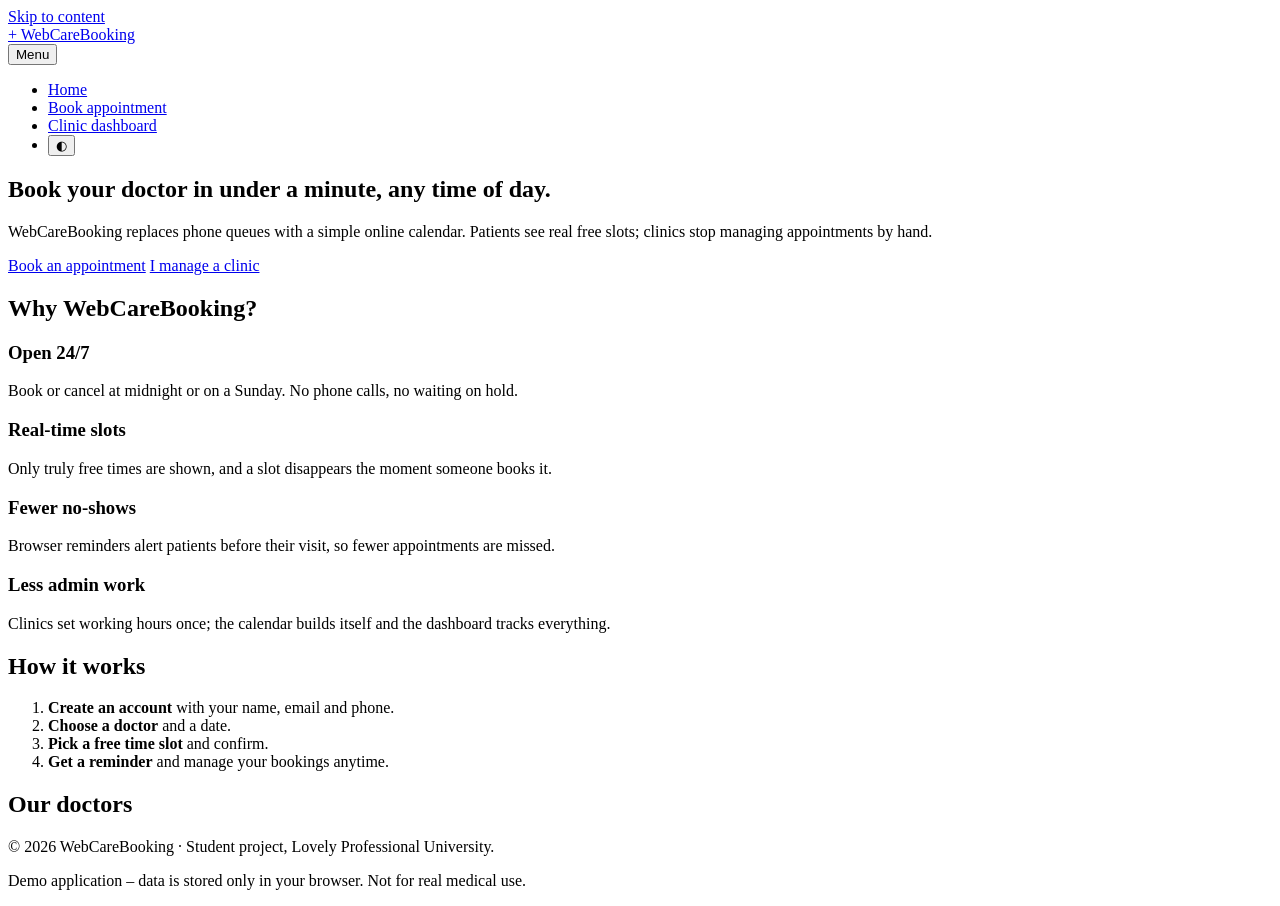
==== index.html @ 11c1bfa4 "Add files via upload" ====
<!DOCTYPE html>
<html lang="en">
<head>
  <meta charset="UTF-8">
  <meta name="viewport" content="width=device-width, initial-scale=1.0">
  <meta name="description" content="WebCareBooking – book medical appointments online, 24/7.">
  <title>WebCareBooking – Online Medical Appointments</title>
  <link rel="stylesheet" href="css/style.css">
</head>
<body>
  <a class="skip-link" href="#main">Skip to content</a>

  <header class="site-header">
    <div class="container header-inner">
      <a class="logo" href="index.html"><span class="logo-mark" aria-hidden="true">+</span> WebCareBooking</a>
      <nav aria-label="Main navigation">
        <button class="nav-toggle" type="button" aria-expanded="false" aria-controls="nav-menu">Menu</button>
        <ul id="nav-menu" class="nav-menu">
          <li><a href="index.html" aria-current="page">Home</a></li>
          <li><a href="book.html">Book appointment</a></li>
          <li><a href="admin.html">Clinic dashboard</a></li>
          <li><button class="theme-toggle" type="button" aria-label="Switch dark or light mode">◐</button></li>
        </ul>
      </nav>
    </div>
  </header>

  <main id="main">
    <section class="hero">
      <div class="container hero-inner">
        <h1>Book your doctor in under a minute, any time of day.</h1>
        <p class="lead">WebCareBooking replaces phone queues with a simple online calendar. Patients see real free slots; clinics stop managing appointments by hand.</p>
        <div class="hero-actions">
          <a class="btn btn-primary" href="book.html">Book an appointment</a>
          <a class="btn btn-ghost" href="admin.html">I manage a clinic</a>
        </div>
      </div>
    </section>

    <section class="container section" aria-labelledby="features-title">
      <h2 id="features-title">Why WebCareBooking?</h2>
      <div class="feature-grid">
        <article class="card">
          <h3>Open 24/7</h3>
          <p>Book or cancel at midnight or on a Sunday. No phone calls, no waiting on hold.</p>
        </article>
        <article class="card">
          <h3>Real-time slots</h3>
          <p>Only truly free times are shown, and a slot disappears the moment someone books it.</p>
        </article>
        <article class="card">
          <h3>Fewer no-shows</h3>
          <p>Browser reminders alert patients before their visit, so fewer appointments are missed.</p>
        </article>
        <article class="card">
          <h3>Less admin work</h3>
          <p>Clinics set working hours once; the calendar builds itself and the dashboard tracks everything.</p>
        </article>
      </div>
    </section>

    <section class="container section" aria-labelledby="how-title">
      <h2 id="how-title">How it works</h2>
      <ol class="steps">
        <li><strong>Create an account</strong> with your name, email and phone.</li>
        <li><strong>Choose a doctor</strong> and a date.</li>
        <li><strong>Pick a free time slot</strong> and confirm.</li>
        <li><strong>Get a reminder</strong> and manage your bookings anytime.</li>
      </ol>
    </section>

    <section class="container section" aria-labelledby="doctors-title">
      <h2 id="doctors-title">Our doctors</h2>
      <ul id="home-doctors" class="doctor-row"></ul>
    </section>
  </main>

  <footer class="site-footer">
    <div class="container">
      <p>&copy; 2026 WebCareBooking · Student project, Lovely Professional University.</p>
      <p class="small">Demo application – data is stored only in your browser. Not for real medical use.</p>
    </div>
  </footer>

  <script src="js/storage.js"></script>
  <script src="js/ui.js"></script>
  <script src="js/home.js"></script>
</body>
</html>
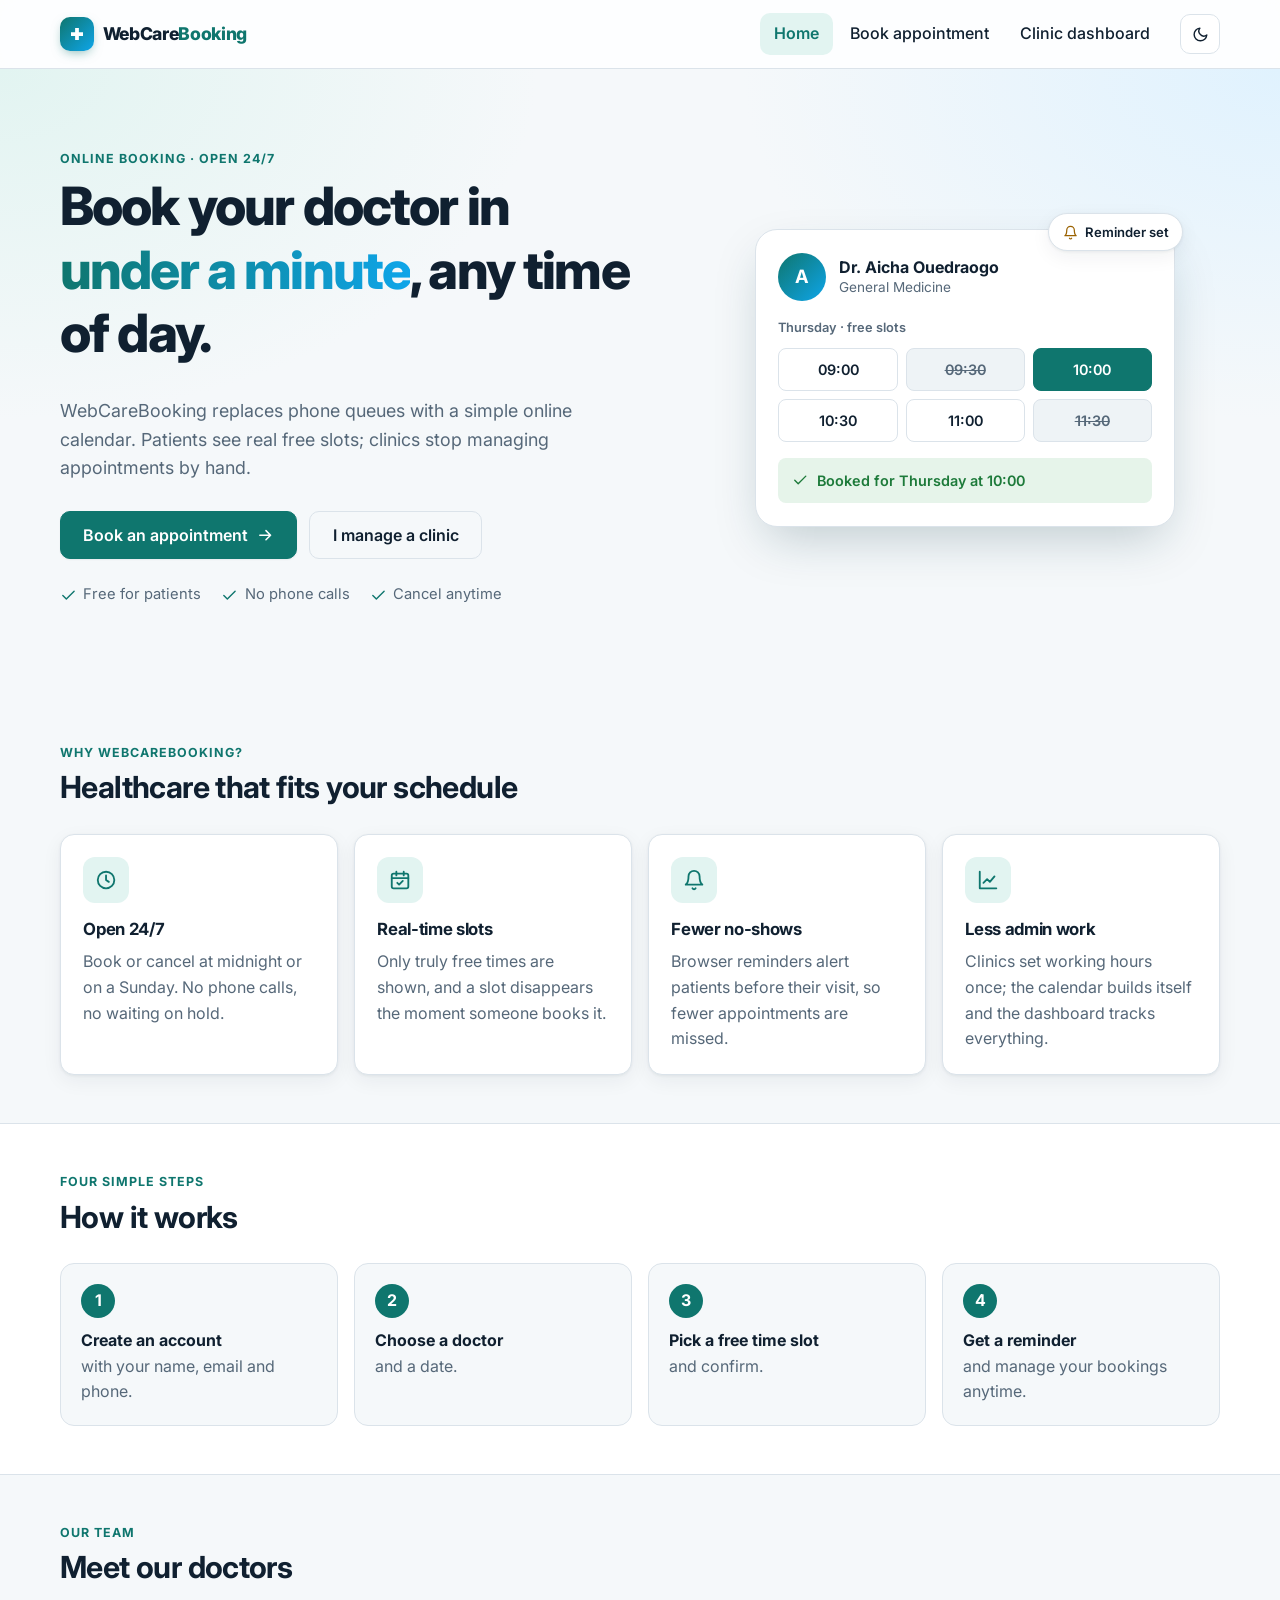
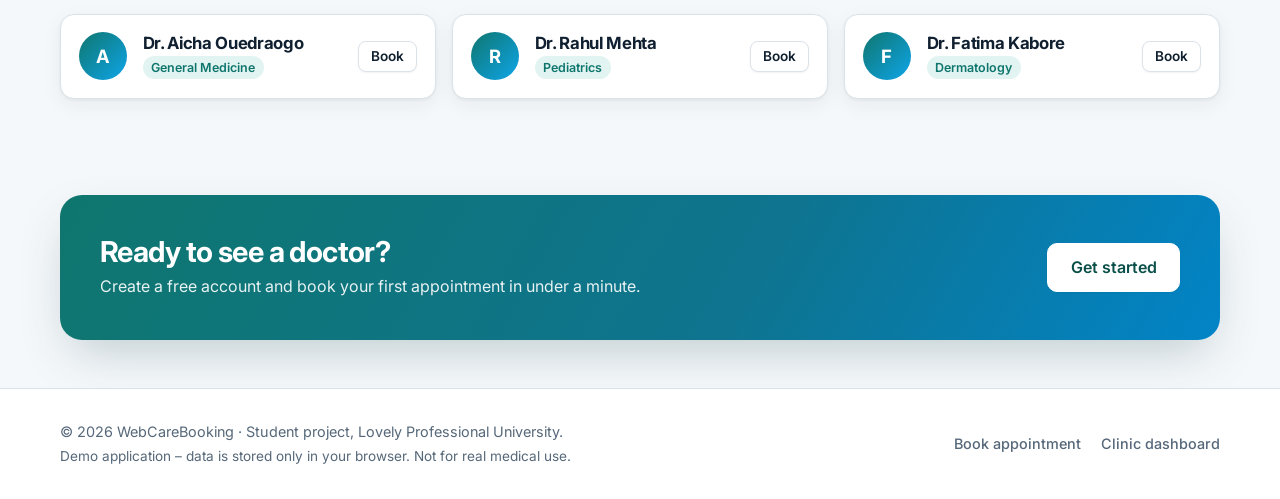
==== commit 15feabe1: "Fix broken asset paths, refresh the design and fix UI bugs The HTML pages load css/, js/ and tests/ " ====
--- a/index.html
+++ b/index.html
@@ -4,81 +4,162 @@
   <meta charset="UTF-8">
   <meta name="viewport" content="width=device-width, initial-scale=1.0">
   <meta name="description" content="WebCareBooking – book medical appointments online, 24/7.">
+  <meta name="theme-color" content="#0f766e">
   <title>WebCareBooking – Online Medical Appointments</title>
+  <link rel="icon" href="data:image/svg+xml,%3Csvg xmlns='http://www.w3.org/2000/svg' viewBox='0 0 32 32'%3E%3Crect width='32' height='32' rx='8' fill='%230f766e'/%3E%3Cpath d='M13 7h6v6h6v6h-6v6h-6v-6H7v-6h6z' fill='white'/%3E%3C/svg%3E">
+  <link rel="preconnect" href="https://fonts.googleapis.com">
+  <link rel="preconnect" href="https://fonts.gstatic.com" crossorigin>
+  <link rel="stylesheet" href="https://fonts.googleapis.com/css2?family=Inter:wght@400;500;600;700;800&display=swap">
   <link rel="stylesheet" href="css/style.css">
+  <!-- Apply the saved theme before the page paints (avoids a white flash in dark mode) -->
+  <script>try{document.documentElement.dataset.theme=localStorage.getItem('wcb_theme')||(matchMedia('(prefers-color-scheme: dark)').matches?'dark':'light')}catch(e){}</script>
 </head>
 <body>
   <a class="skip-link" href="#main">Skip to content</a>
 
   <header class="site-header">
     <div class="container header-inner">
-      <a class="logo" href="index.html"><span class="logo-mark" aria-hidden="true">+</span> WebCareBooking</a>
-      <nav aria-label="Main navigation">
-        <button class="nav-toggle" type="button" aria-expanded="false" aria-controls="nav-menu">Menu</button>
+      <a class="logo" href="index.html"><span class="logo-mark" aria-hidden="true"><svg viewBox="0 0 24 24"><path d="M9.5 4h5v5.5H20v5h-5.5V20h-5v-5.5H4v-5h5.5z"/></svg></span>WebCare<span class="logo-accent">Booking</span></a>
+      <nav class="site-nav" aria-label="Main navigation">
+        <button class="nav-toggle" type="button" aria-expanded="false" aria-controls="nav-menu">
+          <svg class="icon" viewBox="0 0 24 24" aria-hidden="true"><path d="M4 6h16M4 12h16M4 18h16"/></svg>
+          <span>Menu</span>
+        </button>
         <ul id="nav-menu" class="nav-menu">
           <li><a href="index.html" aria-current="page">Home</a></li>
           <li><a href="book.html">Book appointment</a></li>
           <li><a href="admin.html">Clinic dashboard</a></li>
-          <li><button class="theme-toggle" type="button" aria-label="Switch dark or light mode">◐</button></li>
         </ul>
       </nav>
+      <button class="theme-toggle" type="button" aria-label="Dark mode" aria-pressed="false">
+        <svg class="icon icon-moon" viewBox="0 0 24 24" aria-hidden="true"><path d="M21 12.8A9 9 0 1 1 11.2 3a7 7 0 0 0 9.8 9.8z"/></svg>
+        <svg class="icon icon-sun" viewBox="0 0 24 24" aria-hidden="true"><circle cx="12" cy="12" r="4"/><path d="M12 2v2M12 20v2M4.9 4.9l1.4 1.4M17.7 17.7l1.4 1.4M2 12h2M20 12h2M4.9 19.1l1.4-1.4M17.7 6.3l1.4-1.4"/></svg>
+      </button>
     </div>
   </header>
 
   <main id="main">
     <section class="hero">
       <div class="container hero-inner">
-        <h1>Book your doctor in under a minute, any time of day.</h1>
-        <p class="lead">WebCareBooking replaces phone queues with a simple online calendar. Patients see real free slots; clinics stop managing appointments by hand.</p>
-        <div class="hero-actions">
-          <a class="btn btn-primary" href="book.html">Book an appointment</a>
-          <a class="btn btn-ghost" href="admin.html">I manage a clinic</a>
+        <div class="hero-text">
+          <p class="eyebrow">Online booking · open 24/7</p>
+          <h1>Book your doctor in <span class="text-accent">under a minute</span>, any time of day.</h1>
+          <p class="lead">WebCareBooking replaces phone queues with a simple online calendar. Patients see real free slots; clinics stop managing appointments by hand.</p>
+          <div class="hero-actions">
+            <a class="btn btn-primary btn-lg" href="book.html">
+              Book an appointment
+              <svg class="icon" viewBox="0 0 24 24" aria-hidden="true"><path d="M5 12h14M13 6l6 6-6 6"/></svg>
+            </a>
+            <a class="btn btn-ghost btn-lg" href="admin.html">I manage a clinic</a>
+          </div>
+          <ul class="hero-points">
+            <li><svg class="icon" viewBox="0 0 24 24" aria-hidden="true"><path d="M20 6 9 17l-5-5"/></svg>Free for patients</li>
+            <li><svg class="icon" viewBox="0 0 24 24" aria-hidden="true"><path d="M20 6 9 17l-5-5"/></svg>No phone calls</li>
+            <li><svg class="icon" viewBox="0 0 24 24" aria-hidden="true"><path d="M20 6 9 17l-5-5"/></svg>Cancel anytime</li>
+          </ul>
+        </div>
+
+        <!-- Decorative preview of the booking flow -->
+        <div class="hero-visual" aria-hidden="true">
+          <div class="preview-card">
+            <div class="preview-head">
+              <span class="avatar">A</span>
+              <div>
+                <strong>Dr. Aicha Ouedraogo</strong>
+                <span class="muted small">General Medicine</span>
+              </div>
+            </div>
+            <p class="preview-label">Thursday · free slots</p>
+            <div class="preview-slots">
+              <span>09:00</span><span class="is-taken">09:30</span><span class="is-picked">10:00</span>
+              <span>10:30</span><span>11:00</span><span class="is-taken">11:30</span>
+            </div>
+            <div class="preview-confirm">
+              <svg class="icon" viewBox="0 0 24 24"><path d="M20 6 9 17l-5-5"/></svg>
+              Booked for Thursday at 10:00
+            </div>
+          </div>
+          <div class="preview-badge">
+            <svg class="icon" viewBox="0 0 24 24"><path d="M6 8a6 6 0 0 1 12 0c0 7 3 9 3 9H3s3-2 3-9"/><path d="M10.3 21a1.94 1.94 0 0 0 3.4 0"/></svg>
+            Reminder set
+          </div>
         </div>
       </div>
     </section>
 
     <section class="container section" aria-labelledby="features-title">
-      <h2 id="features-title">Why WebCareBooking?</h2>
+      <div class="section-head">
+        <p class="eyebrow">Why WebCareBooking?</p>
+        <h2 id="features-title">Healthcare that fits your schedule</h2>
+      </div>
       <div class="feature-grid">
-        <article class="card">
+        <article class="card feature">
+          <span class="feature-icon" aria-hidden="true"><svg class="icon" viewBox="0 0 24 24"><circle cx="12" cy="12" r="9"/><path d="M12 7v5l3 2"/></svg></span>
           <h3>Open 24/7</h3>
           <p>Book or cancel at midnight or on a Sunday. No phone calls, no waiting on hold.</p>
         </article>
-        <article class="card">
+        <article class="card feature">
+          <span class="feature-icon" aria-hidden="true"><svg class="icon" viewBox="0 0 24 24"><rect x="3" y="5" width="18" height="16" rx="2"/><path d="M3 10h18M8 3v4M16 3v4M9 15l2 2 4-4"/></svg></span>
           <h3>Real-time slots</h3>
           <p>Only truly free times are shown, and a slot disappears the moment someone books it.</p>
         </article>
-        <article class="card">
+        <article class="card feature">
+          <span class="feature-icon" aria-hidden="true"><svg class="icon" viewBox="0 0 24 24"><path d="M6 8a6 6 0 0 1 12 0c0 7 3 9 3 9H3s3-2 3-9"/><path d="M10.3 21a1.94 1.94 0 0 0 3.4 0"/></svg></span>
           <h3>Fewer no-shows</h3>
           <p>Browser reminders alert patients before their visit, so fewer appointments are missed.</p>
         </article>
-        <article class="card">
+        <article class="card feature">
+          <span class="feature-icon" aria-hidden="true"><svg class="icon" viewBox="0 0 24 24"><path d="M3 3v18h18"/><path d="M7 15l4-4 3 3 5-6"/></svg></span>
           <h3>Less admin work</h3>
           <p>Clinics set working hours once; the calendar builds itself and the dashboard tracks everything.</p>
         </article>
       </div>
     </section>
 
-    <section class="container section" aria-labelledby="how-title">
-      <h2 id="how-title">How it works</h2>
-      <ol class="steps">
-        <li><strong>Create an account</strong> with your name, email and phone.</li>
-        <li><strong>Choose a doctor</strong> and a date.</li>
-        <li><strong>Pick a free time slot</strong> and confirm.</li>
-        <li><strong>Get a reminder</strong> and manage your bookings anytime.</li>
-      </ol>
+    <section class="section section-alt" aria-labelledby="how-title">
+      <div class="container">
+        <div class="section-head">
+          <p class="eyebrow">Four simple steps</p>
+          <h2 id="how-title">How it works</h2>
+        </div>
+        <ol class="steps">
+          <li><strong>Create an account</strong> with your name, email and phone.</li>
+          <li><strong>Choose a doctor</strong> and a date.</li>
+          <li><strong>Pick a free time slot</strong> and confirm.</li>
+          <li><strong>Get a reminder</strong> and manage your bookings anytime.</li>
+        </ol>
+      </div>
     </section>
 
     <section class="container section" aria-labelledby="doctors-title">
-      <h2 id="doctors-title">Our doctors</h2>
+      <div class="section-head">
+        <p class="eyebrow">Our team</p>
+        <h2 id="doctors-title">Meet our doctors</h2>
+      </div>
       <ul id="home-doctors" class="doctor-row"></ul>
+    </section>
+
+    <section class="container section">
+      <div class="cta">
+        <div>
+          <h2>Ready to see a doctor?</h2>
+          <p>Create a free account and book your first appointment in under a minute.</p>
+        </div>
+        <a class="btn btn-light btn-lg" href="book.html">Get started</a>
+      </div>
     </section>
   </main>
 
   <footer class="site-footer">
-    <div class="container">
-      <p>&copy; 2026 WebCareBooking · Student project, Lovely Professional University.</p>
-      <p class="small">Demo application – data is stored only in your browser. Not for real medical use.</p>
+    <div class="container footer-inner">
+      <div>
+        <p>&copy; 2026 WebCareBooking · Student project, Lovely Professional University.</p>
+        <p class="small">Demo application – data is stored only in your browser. Not for real medical use.</p>
+      </div>
+      <ul class="footer-links">
+        <li><a href="book.html">Book appointment</a></li>
+        <li><a href="admin.html">Clinic dashboard</a></li>
+      </ul>
     </div>
   </footer>
 
--- a/css/style.css
+++ b/css/style.css
@@ -0,0 +1,599 @@
+/* =========================================================
+   WebCareBooking – main stylesheet
+   Mobile-first: base styles target phones, media queries
+   at the bottom add layout for tablets (≥640px) and
+   desktops (≥960px).
+   ========================================================= */
+
+/* ---------- 1. Design tokens (CSS custom properties) ---------- */
+:root {
+  --bg: #f5f8fa;
+  --surface: #ffffff;
+  --surface-2: #eef3f6;
+  --text: #102030;
+  --muted: #566879;
+  --border: #dbe3ea;
+  --border-strong: #c3cfd9;
+  --primary: #0f766e;
+  --primary-hover: #0b5d56;
+  --on-primary: #ffffff;
+  --primary-soft: #e2f4f1;
+  --accent: #0ea5e9;
+  --accent-soft: #e0f2fe;
+  --danger: #b42318;
+  --danger-soft: #fdecea;
+  --success: #1d7a3a;
+  --success-soft: #e6f4ea;
+  --warning: #9a6200;
+  --warning-soft: #fff4dc;
+  --radius-sm: 8px;
+  --radius: 14px;
+  --radius-lg: 22px;
+  --shadow-sm: 0 1px 2px rgba(16, 32, 48, 0.06);
+  --shadow: 0 1px 3px rgba(16, 32, 48, 0.06), 0 6px 20px rgba(16, 32, 48, 0.06);
+  --shadow-lg: 0 20px 50px -12px rgba(15, 60, 70, 0.25);
+  --ring: 0 0 0 3px rgba(15, 118, 110, 0.25);
+  --header-bg: rgba(255, 255, 255, 0.82);
+  --font: "Inter", system-ui, -apple-system, "Segoe UI", Roboto, "Helvetica Neue", Arial, sans-serif;
+  color-scheme: light;
+}
+
+[data-theme="dark"] {
+  --bg: #0b131a;
+  --surface: #131f29;
+  --surface-2: #1a2a37;
+  --text: #e6eef4;
+  --muted: #9db0c0;
+  --border: #253746;
+  --border-strong: #35495a;
+  --primary: #2cc5b4;
+  --primary-hover: #5ad8ca;
+  --on-primary: #04211e;
+  --primary-soft: #123532;
+  --accent: #38bdf8;
+  --accent-soft: #10293a;
+  --danger: #f2877d;
+  --danger-soft: #3a1d1b;
+  --success: #6fd08f;
+  --success-soft: #16301f;
+  --warning: #f0c060;
+  --warning-soft: #352a12;
+  --shadow-sm: none;
+  --shadow: 0 1px 0 rgba(255, 255, 255, 0.03) inset;
+  --shadow-lg: 0 20px 50px -12px rgba(0, 0, 0, 0.6);
+  --ring: 0 0 0 3px rgba(44, 197, 180, 0.3);
+  --header-bg: rgba(19, 31, 41, 0.82);
+  color-scheme: dark;
+}
+
+/* ---------- 2. Base ---------- */
+*, *::before, *::after { box-sizing: border-box; }
+
+html { -webkit-text-size-adjust: 100%; scroll-padding-top: 80px; }
+
+body {
+  margin: 0;
+  font-family: var(--font);
+  font-size: 1rem;
+  line-height: 1.6;
+  color: var(--text);
+  background: var(--bg);
+  display: flex;
+  flex-direction: column;
+  min-height: 100vh;
+  -webkit-font-smoothing: antialiased;
+}
+
+main { flex: 1; }
+h1, h2, h3 { line-height: 1.2; margin: 0 0 0.6em; letter-spacing: -0.02em; }
+h1 { font-size: clamp(1.75rem, 3vw + 1rem, 2.4rem); font-weight: 800; }
+h2 { font-size: 1.3rem; font-weight: 700; }
+h3 { font-size: 1.05rem; font-weight: 700; }
+p { margin: 0 0 0.8em; }
+a { color: var(--primary); }
+img { max-width: 100%; display: block; }
+code { background: var(--surface-2); padding: 0.1em 0.4em; border-radius: 4px; font-size: 0.9em; }
+[hidden] { display: none !important; }
+
+.icon {
+  width: 1.15em; height: 1.15em; flex: none;
+  fill: none; stroke: currentColor; stroke-width: 2; stroke-linecap: round; stroke-linejoin: round;
+}
+
+.container { width: min(1160px, 100% - 2rem); margin-inline: auto; }
+.page { padding-block: 2rem 3.5rem; }
+.section { padding-block: 3rem; }
+.section-alt { background: var(--surface); border-block: 1px solid var(--border); }
+.section-head { margin-bottom: 1.75rem; max-width: 640px; }
+.section-head h2 { font-size: clamp(1.4rem, 1.5vw + 1rem, 1.9rem); margin: 0; }
+.eyebrow {
+  margin: 0 0 0.4rem; font-size: 0.78rem; font-weight: 700;
+  letter-spacing: 0.08em; text-transform: uppercase; color: var(--primary);
+}
+.muted { color: var(--muted); }
+.small { font-size: 0.85rem; }
+.center { text-align: center; }
+.stack { display: grid; gap: 1.25rem; align-content: start; }
+
+/* Visible only to screen readers */
+.sr-only {
+  position: absolute; width: 1px; height: 1px; padding: 0; margin: -1px;
+  overflow: hidden; clip: rect(0, 0, 0, 0); white-space: nowrap; border: 0;
+}
+
+.skip-link {
+  position: absolute; left: 1rem; top: -3rem; z-index: 100;
+  background: var(--primary); color: var(--on-primary);
+  padding: 0.5rem 1rem; border-radius: var(--radius-sm); font-weight: 600;
+}
+.skip-link:focus { top: 1rem; }
+
+:focus-visible { outline: 3px solid var(--primary); outline-offset: 2px; }
+
+/* ---------- 3. Header & navigation ---------- */
+.site-header {
+  background: var(--header-bg);
+  backdrop-filter: saturate(180%) blur(12px);
+  -webkit-backdrop-filter: saturate(180%) blur(12px);
+  border-bottom: 1px solid var(--border);
+  position: sticky; top: 0; z-index: 50;
+}
+.header-inner {
+  display: flex; align-items: center; gap: 0.5rem;
+  min-height: 68px; position: relative;
+}
+.logo {
+  display: flex; align-items: center; gap: 0.55rem; margin-right: auto;
+  font-weight: 800; font-size: 1.1rem; letter-spacing: -0.02em;
+  color: var(--text); text-decoration: none;
+}
+.logo-accent { color: var(--primary); margin-left: -0.55rem; }
+.logo-mark {
+  display: grid; place-items: center; width: 34px; height: 34px;
+  background: linear-gradient(135deg, var(--primary), var(--accent));
+  border-radius: 10px; box-shadow: 0 4px 12px -4px rgba(15, 118, 110, 0.6);
+}
+.logo-mark svg { width: 18px; height: 18px; fill: #fff; }
+
+.nav-toggle, .theme-toggle {
+  display: inline-flex; align-items: center; justify-content: center; gap: 0.4rem;
+  font: inherit; font-weight: 600; font-size: 0.92rem; color: var(--text);
+  background: var(--surface); border: 1px solid var(--border);
+  height: 40px; border-radius: 10px; cursor: pointer;
+  transition: background 0.15s, border-color 0.15s;
+}
+.nav-toggle { padding: 0 0.8rem; }
+.theme-toggle { width: 40px; padding: 0; }
+.nav-toggle:hover, .theme-toggle:hover { background: var(--surface-2); border-color: var(--border-strong); }
+.theme-toggle .icon-sun { display: none; }
+[data-theme="dark"] .theme-toggle .icon-sun { display: block; }
+[data-theme="dark"] .theme-toggle .icon-moon { display: none; }
+
+.nav-menu {
+  list-style: none; margin: 0; padding: 0.5rem;
+  display: none; flex-direction: column; gap: 0.15rem;
+  position: absolute; top: calc(100% + 0.5rem); left: 0; right: 0;
+  background: var(--surface); border: 1px solid var(--border);
+  border-radius: var(--radius); box-shadow: var(--shadow-lg);
+}
+.nav-menu.open { display: flex; animation: slide-in 0.18s ease-out; }
+.nav-menu a {
+  display: block; padding: 0.65rem 0.85rem; border-radius: 10px;
+  text-decoration: none; color: var(--text); font-weight: 500;
+}
+.nav-menu a:hover { background: var(--surface-2); }
+.nav-menu a[aria-current="page"] { color: var(--primary); background: var(--primary-soft); font-weight: 600; }
+
+/* ---------- 4. Buttons ---------- */
+.btn {
+  display: inline-flex; align-items: center; justify-content: center; gap: 0.45rem;
+  font: inherit; font-weight: 600; font-size: 0.95rem; line-height: 1.2;
+  text-decoration: none; cursor: pointer; white-space: nowrap;
+  padding: 0.7rem 1.2rem; border-radius: 10px;
+  border: 1px solid var(--border); background: var(--surface); color: var(--text);
+  box-shadow: var(--shadow-sm);
+  transition: background 0.15s, border-color 0.15s, box-shadow 0.15s, transform 0.1s;
+}
+.btn:hover:not(:disabled) { background: var(--surface-2); border-color: var(--border-strong); }
+.btn:active:not(:disabled) { transform: translateY(1px); }
+.btn:disabled { opacity: 0.45; cursor: not-allowed; box-shadow: none; }
+.btn-primary { background: var(--primary); border-color: var(--primary); color: var(--on-primary); }
+.btn-primary:hover:not(:disabled) {
+  background: var(--primary-hover); border-color: var(--primary-hover);
+  box-shadow: 0 6px 16px -6px rgba(15, 118, 110, 0.55);
+}
+.btn-ghost { background: transparent; box-shadow: none; }
+.btn-light { background: #fff; border-color: #fff; color: #0b4f49; }
+.btn-light:hover:not(:disabled) { background: #f0fdfa; border-color: #f0fdfa; }
+.btn-danger { color: var(--danger); border-color: currentColor; background: transparent; box-shadow: none; }
+.btn-danger:hover:not(:disabled) { background: var(--danger-soft); border-color: var(--danger); }
+.btn-small { padding: 0.4rem 0.75rem; font-size: 0.85rem; border-radius: var(--radius-sm); }
+.btn-lg { padding: 0.85rem 1.4rem; font-size: 1rem; }
+.btn-block { width: 100%; }
+
+.link-btn {
+  font: inherit; font-weight: 600; color: var(--primary); background: none;
+  border: 0; padding: 0; cursor: pointer; text-decoration: underline; text-underline-offset: 3px;
+}
+
+/* ---------- 5. Hero & landing ---------- */
+.hero {
+  position: relative; overflow: hidden;
+  background:
+    radial-gradient(60% 80% at 100% 0%, var(--accent-soft), transparent 70%),
+    radial-gradient(60% 80% at 0% 0%, var(--primary-soft), transparent 70%),
+    var(--bg);
+  padding-block: 3rem 3.5rem;
+}
+.hero-inner { display: grid; gap: 2.5rem; align-items: center; }
+.hero h1 { font-size: clamp(2rem, 4vw + 1rem, 3.3rem); letter-spacing: -0.035em; }
+.text-accent {
+  background: linear-gradient(90deg, var(--primary), var(--accent));
+  -webkit-background-clip: text; background-clip: text; color: transparent;
+}
+.lead { font-size: 1.12rem; color: var(--muted); max-width: 36rem; }
+.hero-actions { display: flex; flex-wrap: wrap; gap: 0.75rem; margin-top: 1.75rem; }
+.hero-points {
+  list-style: none; padding: 0; margin: 1.5rem 0 0;
+  display: flex; flex-wrap: wrap; gap: 0.5rem 1.25rem; color: var(--muted); font-size: 0.92rem;
+}
+.hero-points li { display: inline-flex; align-items: center; gap: 0.4rem; }
+.hero-points .icon { color: var(--primary); }
+
+/* Decorative booking preview */
+.hero-visual { position: relative; max-width: 420px; width: 100%; justify-self: center; }
+.preview-card {
+  background: var(--surface); border: 1px solid var(--border); border-radius: var(--radius-lg);
+  padding: 1.4rem; box-shadow: var(--shadow-lg);
+}
+.preview-head { display: flex; align-items: center; gap: 0.8rem; margin-bottom: 1.1rem; }
+.preview-head div { display: grid; line-height: 1.35; }
+.preview-label { font-size: 0.8rem; font-weight: 600; color: var(--muted); margin-bottom: 0.6rem; }
+.preview-slots { display: grid; grid-template-columns: repeat(3, 1fr); gap: 0.5rem; }
+.preview-slots span {
+  text-align: center; padding: 0.55rem 0; border: 1px solid var(--border);
+  border-radius: var(--radius-sm); font-weight: 600; font-size: 0.9rem;
+}
+.preview-slots .is-taken { color: var(--muted); background: var(--surface-2); text-decoration: line-through; }
+.preview-slots .is-picked { background: var(--primary); border-color: var(--primary); color: var(--on-primary); }
+.preview-confirm {
+  display: flex; align-items: center; gap: 0.5rem; margin-top: 1rem;
+  background: var(--success-soft); color: var(--success);
+  border-radius: var(--radius-sm); padding: 0.7rem 0.85rem; font-weight: 600; font-size: 0.9rem;
+}
+.preview-badge {
+  position: absolute; right: -0.5rem; top: -1rem;
+  display: inline-flex; align-items: center; gap: 0.4rem;
+  background: var(--surface); border: 1px solid var(--border); border-radius: 999px;
+  padding: 0.45rem 0.85rem; font-size: 0.82rem; font-weight: 600; box-shadow: var(--shadow);
+  animation: float 4s ease-in-out infinite;
+}
+.preview-badge .icon { color: var(--warning); }
+@keyframes float { 50% { transform: translateY(-6px); } }
+
+.feature-grid { display: grid; gap: 1rem; }
+.feature { transition: transform 0.2s, box-shadow 0.2s, border-color 0.2s; }
+.feature:hover { transform: translateY(-3px); box-shadow: var(--shadow-lg); border-color: var(--border-strong); }
+.feature p { color: var(--muted); margin: 0; }
+.feature-icon {
+  display: grid; place-items: center; width: 46px; height: 46px; margin-bottom: 1rem;
+  border-radius: 12px; background: var(--primary-soft); color: var(--primary); font-size: 1.2rem;
+}
+
+.steps { list-style: none; counter-reset: step; padding: 0; margin: 0; display: grid; gap: 1rem; }
+.steps li {
+  counter-increment: step; position: relative;
+  background: var(--bg); border: 1px solid var(--border); border-radius: var(--radius);
+  padding: 1.1rem 1.1rem 1.1rem 4rem; color: var(--muted);
+}
+.steps li::before {
+  content: counter(step); position: absolute; left: 1.1rem; top: 1rem;
+  display: grid; place-items: center; width: 34px; height: 34px; border-radius: 50%;
+  background: var(--primary); color: var(--on-primary); font-weight: 700;
+}
+.steps strong { display: block; color: var(--text); }
+
+.doctor-row { list-style: none; padding: 0; margin: 0; display: grid; gap: 1rem; }
+.doctor-card {
+  display: flex; gap: 1rem; align-items: center;
+  background: var(--surface); border: 1px solid var(--border);
+  border-radius: var(--radius); padding: 1.1rem; box-shadow: var(--shadow);
+}
+.doctor-card h3 { margin: 0; }
+.doctor-card p { margin: 0; }
+.doctor-card .btn { margin-left: auto; }
+.avatar {
+  flex: none; display: grid; place-items: center; width: 48px; height: 48px;
+  border-radius: 50%; color: var(--on-primary);
+  background: linear-gradient(135deg, var(--primary), var(--accent));
+  font-weight: 700; font-size: 1.15rem;
+}
+.chip {
+  display: inline-block; margin-top: 0.2rem; padding: 0.1rem 0.55rem; border-radius: 999px;
+  background: var(--primary-soft); color: var(--primary); font-size: 0.78rem; font-weight: 600;
+}
+
+.cta {
+  display: grid; gap: 1.25rem; align-items: center;
+  padding: 2rem; border-radius: var(--radius-lg); color: #fff;
+  background: linear-gradient(120deg, #0f766e, #0e7490 60%, #0284c7);
+  box-shadow: var(--shadow-lg);
+}
+.cta h2 { font-size: clamp(1.4rem, 1.5vw + 1rem, 1.8rem); margin-bottom: 0.3rem; }
+.cta p { margin: 0; opacity: 0.9; }
+
+/* ---------- 6. Cards & layout ---------- */
+.card {
+  background: var(--surface); border: 1px solid var(--border);
+  border-radius: var(--radius); padding: 1.4rem; box-shadow: var(--shadow);
+}
+.card > h2 { margin-bottom: 1rem; }
+/* Spacing between cards stacked directly inside a page section */
+.page section > .card + .card,
+.page .card + .layout-2col { margin-top: 1.25rem; }
+.card-head { display: flex; justify-content: space-between; align-items: center; gap: 1rem; margin-bottom: 1rem; }
+.card-head h2 { margin: 0; }
+.card-head select { width: auto; }
+.card-danger { border-color: color-mix(in srgb, var(--danger) 45%, var(--border)); }
+.page-head {
+  display: flex; justify-content: space-between; align-items: flex-start;
+  gap: 1rem; flex-wrap: wrap; margin-bottom: 1.5rem;
+}
+.page-head h1 { margin: 0 0 0.2rem; }
+.page-head p { margin: 0; }
+.layout-2col { display: grid; gap: 1.25rem; align-items: start; }
+
+/* ---------- 7. Forms ---------- */
+.auth-layout { display: grid; gap: 2rem; max-width: 1000px; margin-inline: auto; align-items: start; }
+.auth-aside h1 { margin-bottom: 0.4rem; }
+.check-list { list-style: none; padding: 0; margin: 1.25rem 0 0; display: grid; gap: 0.7rem; }
+.check-list li { display: flex; gap: 0.6rem; align-items: flex-start; }
+.check-list .icon {
+  width: 22px; height: 22px; padding: 4px; margin-top: 0.1rem; border-radius: 50%;
+  background: var(--primary-soft); color: var(--primary); stroke-width: 3;
+}
+.form { display: grid; gap: 0.25rem; }
+.form > h2 { margin-bottom: 0.75rem; }
+.field { display: grid; gap: 0.35rem; margin-bottom: 0.5rem; align-content: start; }
+.field-row { display: grid; gap: 0 1rem; }
+label { font-weight: 600; font-size: 0.9rem; }
+
+input, select, textarea {
+  font: inherit; font-size: 0.95rem; color: var(--text); background: var(--surface);
+  border: 1px solid var(--border-strong); border-radius: 10px;
+  padding: 0.65rem 0.8rem; width: 100%; min-height: 44px;
+  transition: border-color 0.15s, box-shadow 0.15s;
+}
+/* Date/time pickers render taller than selects in Chromium: give all one-line controls the same height */
+input:not([type="checkbox"]):not([type="radio"]), select { height: 44px; }
+textarea { resize: vertical; }
+input::placeholder, textarea::placeholder { color: var(--muted); opacity: 0.8; }
+input:hover, select:hover, textarea:hover { border-color: var(--muted); }
+input:focus, select:focus, textarea:focus { border-color: var(--primary); outline: none; box-shadow: var(--ring); }
+input[aria-invalid="true"], select[aria-invalid="true"] { border-color: var(--danger); background: var(--danger-soft); }
+input:disabled { opacity: 0.5; cursor: not-allowed; }
+
+fieldset { border: 0; padding: 0; margin: 0 0 1.5rem; display: grid; gap: 0.45rem; min-width: 0; }
+legend { display: flex; align-items: center; gap: 0.5rem; font-weight: 700; font-size: 1rem; margin-bottom: 0.6rem; padding: 0; }
+.step-num {
+  display: inline-grid; place-items: center; width: 26px; height: 26px; border-radius: 50%;
+  background: var(--primary-soft); color: var(--primary); font-size: 0.85rem; font-weight: 700;
+}
+
+.error { color: var(--danger); font-size: 0.83rem; font-weight: 500; margin: 0; min-height: 1.1em; }
+.hint { color: var(--muted); font-size: 0.85rem; margin: 0; }
+.hint.center { margin-top: 0.75rem; }
+.check { display: flex; gap: 0.6rem; align-items: flex-start; font-weight: 400; cursor: pointer; }
+.check input { width: 18px; height: 18px; min-height: 0; margin-top: 0.2rem; accent-color: var(--primary); }
+
+/* Tabs */
+.tabs {
+  display: flex; gap: 0.25rem; background: var(--surface-2); padding: 0.3rem;
+  border-radius: 12px; margin-bottom: 1rem; border: 1px solid var(--border);
+}
+.tabs button {
+  flex: 1; font: inherit; font-weight: 600; padding: 0.6rem; border: 0;
+  border-radius: 9px; background: transparent; color: var(--muted); cursor: pointer;
+  transition: background 0.15s, color 0.15s;
+}
+.tabs button:hover { color: var(--text); }
+.tabs button[aria-selected="true"] { background: var(--surface); color: var(--text); box-shadow: var(--shadow); }
+
+/* Doctor choice cards (radio buttons) */
+.choice-grid { display: grid; gap: 0.6rem; margin-top: 0.5rem; }
+.choice-card {
+  display: flex; gap: 0.75rem; align-items: center; cursor: pointer;
+  border: 1px solid var(--border); border-radius: 12px; padding: 0.8rem;
+  font-weight: 400; transition: border-color 0.15s, background 0.15s;
+}
+.choice-card:hover { border-color: var(--border-strong); background: var(--surface-2); }
+.choice-card input { width: 18px; height: 18px; min-height: 0; accent-color: var(--primary); }
+.choice-card .avatar { width: 38px; height: 38px; font-size: 0.95rem; }
+.choice-card:has(input:checked) { border-color: var(--primary); background: var(--primary-soft); box-shadow: inset 0 0 0 1px var(--primary); }
+.choice-card:has(input:focus-visible) { outline: 3px solid var(--primary); outline-offset: 2px; }
+.choice-body { display: grid; line-height: 1.35; }
+.choice-body .muted { font-size: 0.88rem; }
+
+/* Time slots */
+.slots-meta { display: flex; align-items: center; gap: 0.4rem; margin: 0.5rem 0 0.6rem; color: var(--muted); font-size: 0.9rem; }
+.slots-meta .icon { color: var(--primary); }
+.slot-grid { display: grid; grid-template-columns: repeat(auto-fill, minmax(80px, 1fr)); gap: 0.5rem; }
+.slot { position: relative; }
+.slot input { position: absolute; opacity: 0; inset: 0; margin: 0; cursor: pointer; }
+.slot span {
+  display: block; text-align: center; padding: 0.6rem 0;
+  border: 1px solid var(--border); border-radius: 10px; font-weight: 600; font-size: 0.92rem;
+  background: var(--surface); font-variant-numeric: tabular-nums;
+  transition: border-color 0.15s, background 0.15s, color 0.15s;
+}
+.slot:not(.slot-taken):hover input:not(:checked) + span { border-color: var(--primary); color: var(--primary); }
+.slot input:checked + span { background: var(--primary); border-color: var(--primary); color: var(--on-primary); }
+.slot input:focus-visible + span { outline: 3px solid var(--primary); outline-offset: 2px; }
+.slot-taken span { text-decoration: line-through; color: var(--muted); background: var(--surface-2); border-style: dashed; }
+.slot-taken input { cursor: not-allowed; }
+
+.info-box {
+  display: flex; gap: 0.6rem; align-items: center; margin-top: 0.5rem;
+  background: var(--surface-2); border-radius: 10px; padding: 0.8rem 0.9rem;
+  color: var(--muted); font-size: 0.92rem;
+}
+.info-box .icon { color: var(--primary); }
+
+.summary {
+  display: flex; gap: 0.6rem; align-items: flex-start;
+  background: var(--primary-soft); color: var(--text);
+  border: 1px solid color-mix(in srgb, var(--primary) 30%, transparent);
+  border-radius: 10px; padding: 0.85rem 1rem; font-weight: 500;
+}
+.summary:empty { display: none; }
+
+/* ---------- 8. Appointments list ---------- */
+.appt-list { list-style: none; margin: 0; padding: 0; display: grid; gap: 0.6rem; }
+.appt {
+  display: flex; flex-wrap: wrap; justify-content: space-between; align-items: center; gap: 0.75rem;
+  border: 1px solid var(--border); border-left: 4px solid var(--primary);
+  border-radius: 12px; padding: 0.85rem 1rem;
+}
+.appt-completed { border-left-color: var(--success); }
+.appt-cancelled { border-left-color: var(--danger); opacity: 0.8; }
+.appt-info { display: grid; gap: 0.1rem; min-width: 0; }
+.appt-actions { display: flex; align-items: center; gap: 0.5rem; }
+.empty-state {
+  text-align: center; color: var(--muted); padding: 2rem 1rem;
+  border: 1px dashed var(--border-strong); border-radius: 12px; margin: 0;
+}
+
+.badge {
+  display: inline-flex; align-items: center; gap: 0.35rem; padding: 0.2rem 0.65rem; border-radius: 999px;
+  font-size: 0.76rem; font-weight: 700; text-transform: capitalize; white-space: nowrap;
+}
+.badge::before { content: ""; width: 6px; height: 6px; border-radius: 50%; background: currentColor; }
+.badge-booked { background: var(--primary-soft); color: var(--primary); }
+.badge-completed { background: var(--success-soft); color: var(--success); }
+.badge-cancelled { background: var(--danger-soft); color: var(--danger); }
+
+/* ---------- 9. Dashboard ---------- */
+.stats { display: grid; grid-template-columns: repeat(2, 1fr); gap: 1rem; margin-bottom: 1.25rem; }
+.stat {
+  display: flex; align-items: center; gap: 0.9rem;
+  background: var(--surface); border: 1px solid var(--border); border-radius: var(--radius);
+  padding: 1rem 1.1rem; box-shadow: var(--shadow);
+}
+.stat-icon {
+  display: grid; place-items: center; width: 42px; height: 42px; flex: none; border-radius: 12px;
+  background: var(--primary-soft); color: var(--primary); font-size: 1.15rem;
+}
+.stat-icon-info { background: var(--accent-soft); color: var(--accent); }
+.stat-icon-success { background: var(--success-soft); color: var(--success); }
+.stat-icon-danger { background: var(--danger-soft); color: var(--danger); }
+.stat-value { font-size: 1.6rem; font-weight: 800; margin: 0; line-height: 1.1; font-variant-numeric: tabular-nums; }
+.stat-label { margin: 0; color: var(--muted); font-size: 0.85rem; }
+
+.filters { display: grid; gap: 0 1rem; align-items: end; margin-bottom: 1rem; }
+.filters .btn { margin-bottom: 0.5rem; min-height: 44px; }
+.filters .field { margin-bottom: 0.5rem; }
+
+/* Table becomes stacked cards on phones */
+.table { width: 100%; border-collapse: collapse; }
+.table thead { display: none; }
+.table tr { display: block; border: 1px solid var(--border); border-radius: 12px; padding: 0.5rem 0.85rem; margin-bottom: 0.6rem; }
+.table td { display: flex; justify-content: space-between; gap: 1rem; padding: 0.35rem 0; text-align: right; }
+.table td::before { content: attr(data-label); font-weight: 600; color: var(--muted); text-align: left; }
+.table .actions { justify-content: flex-end; flex-wrap: wrap; gap: 0.4rem; }
+.cell-stack { display: grid; line-height: 1.35; }
+.table .actions::before { margin-right: auto; }
+
+.hours-row { display: grid; gap: 0.4rem; padding: 0.6rem 0; border-bottom: 1px solid var(--border); }
+.hours-row:last-child { border-bottom: 0; }
+.hours-row .error:empty { display: none; }
+.day-toggle { display: flex; align-items: center; gap: 0.55rem; cursor: pointer; }
+.day-toggle input { width: 18px; height: 18px; min-height: 0; accent-color: var(--primary); }
+.time-pair { display: flex; align-items: center; gap: 0.5rem; color: var(--muted); font-size: 0.9rem; }
+
+/* ---------- 10. Toasts & footer ---------- */
+.toast-box {
+  position: fixed; bottom: 1rem; left: 1rem; right: 1rem; z-index: 200;
+  display: grid; gap: 0.5rem; pointer-events: none;
+}
+.toast {
+  display: flex; align-items: center; gap: 0.6rem;
+  background: var(--text); color: var(--bg); padding: 0.85rem 1rem; border-radius: 12px;
+  box-shadow: 0 10px 30px rgba(0, 0, 0, 0.25); animation: slide-in 0.25s ease-out;
+  font-weight: 500; transition: opacity 0.3s, transform 0.3s;
+}
+.toast::before { content: ""; width: 8px; height: 8px; flex: none; border-radius: 50%; background: var(--accent); }
+.toast-success::before { background: var(--success); }
+.toast-error::before { background: var(--danger); }
+.toast.leaving { opacity: 0; transform: translateY(8px); }
+@keyframes slide-in { from { opacity: 0; transform: translateY(10px); } to { opacity: 1; transform: none; } }
+
+.site-footer {
+  border-top: 1px solid var(--border); background: var(--surface);
+  padding-block: 1.75rem; color: var(--muted); font-size: 0.9rem;
+}
+.site-footer p { margin: 0.2rem 0; }
+.footer-inner { display: flex; flex-wrap: wrap; justify-content: space-between; align-items: center; gap: 1rem; }
+.footer-links { list-style: none; padding: 0; margin: 0; display: flex; gap: 1.25rem; }
+.footer-links a { color: var(--muted); text-decoration: none; font-weight: 500; }
+.footer-links a:hover { color: var(--primary); }
+
+/* ---------- 11. Responsive breakpoints ---------- */
+
+/* Tablet */
+@media (min-width: 640px) {
+  .feature-grid { grid-template-columns: repeat(2, 1fr); }
+  .steps { grid-template-columns: repeat(2, 1fr); }
+  .doctor-row { grid-template-columns: repeat(2, 1fr); }
+  .field-row { grid-template-columns: repeat(auto-fit, minmax(160px, 1fr)); }
+  .choice-grid { grid-template-columns: repeat(2, 1fr); }
+  .stats { grid-template-columns: repeat(4, 1fr); }
+  .filters { grid-template-columns: repeat(3, 1fr) auto; }
+  .hours-row { grid-template-columns: 140px 1fr; align-items: center; }
+  .hours-row .error { grid-column: 2; }
+  .toast-box { left: auto; width: 360px; }
+  .cta { grid-template-columns: 1fr auto; padding: 2.5rem; }
+}
+
+/* Desktop */
+@media (min-width: 960px) {
+  .nav-toggle { display: none; }
+  .nav-menu {
+    display: flex; flex-direction: row; align-items: center; gap: 0.25rem; position: static;
+    padding: 0; background: none; border: 0; box-shadow: none; margin-right: 0.5rem;
+  }
+  .nav-menu a { padding: 0.5rem 0.85rem; }
+  .hero { padding-block: 5rem 5.5rem; }
+  .hero-inner { grid-template-columns: 1.15fr 1fr; gap: 4rem; }
+  .feature-grid { grid-template-columns: repeat(4, 1fr); }
+  .steps { grid-template-columns: repeat(4, 1fr); }
+  .steps li { padding: 4rem 1.25rem 1.25rem; }
+  .steps li::before { top: 1.25rem; left: 1.25rem; }
+  .doctor-row { grid-template-columns: repeat(3, 1fr); }
+  .layout-2col { grid-template-columns: 1.2fr 1fr; }
+  .sticky-card { position: sticky; top: 88px; }
+  .auth-layout { grid-template-columns: 1fr 1.1fr; gap: 4rem; padding-top: 1.5rem; }
+  .auth-aside { padding-top: 2rem; }
+
+  .table thead { display: table-header-group; }
+  .table tr { display: table-row; border: 0; }
+  .table tbody tr { transition: background 0.15s; }
+  .table tbody tr:hover { background: var(--surface-2); }
+  .table th, .table td {
+    display: table-cell; text-align: left; padding: 0.75rem 0.6rem;
+    border-bottom: 1px solid var(--border); vertical-align: middle;
+  }
+  .table th {
+    font-size: 0.75rem; font-weight: 700; text-transform: uppercase; letter-spacing: 0.05em;
+    color: var(--muted); background: var(--surface-2);
+  }
+  .table th:first-child { border-radius: 10px 0 0 10px; }
+  .table th:last-child { border-radius: 0 10px 10px 0; }
+  .table thead th { border-bottom: 0; }
+  .table td::before { content: none; }
+  .table .actions { white-space: nowrap; }
+}
+
+/* Respect users who prefer less motion */
+@media (prefers-reduced-motion: reduce) {
+  * { animation: none !important; transition: none !important; scroll-behavior: auto !important; }
+}
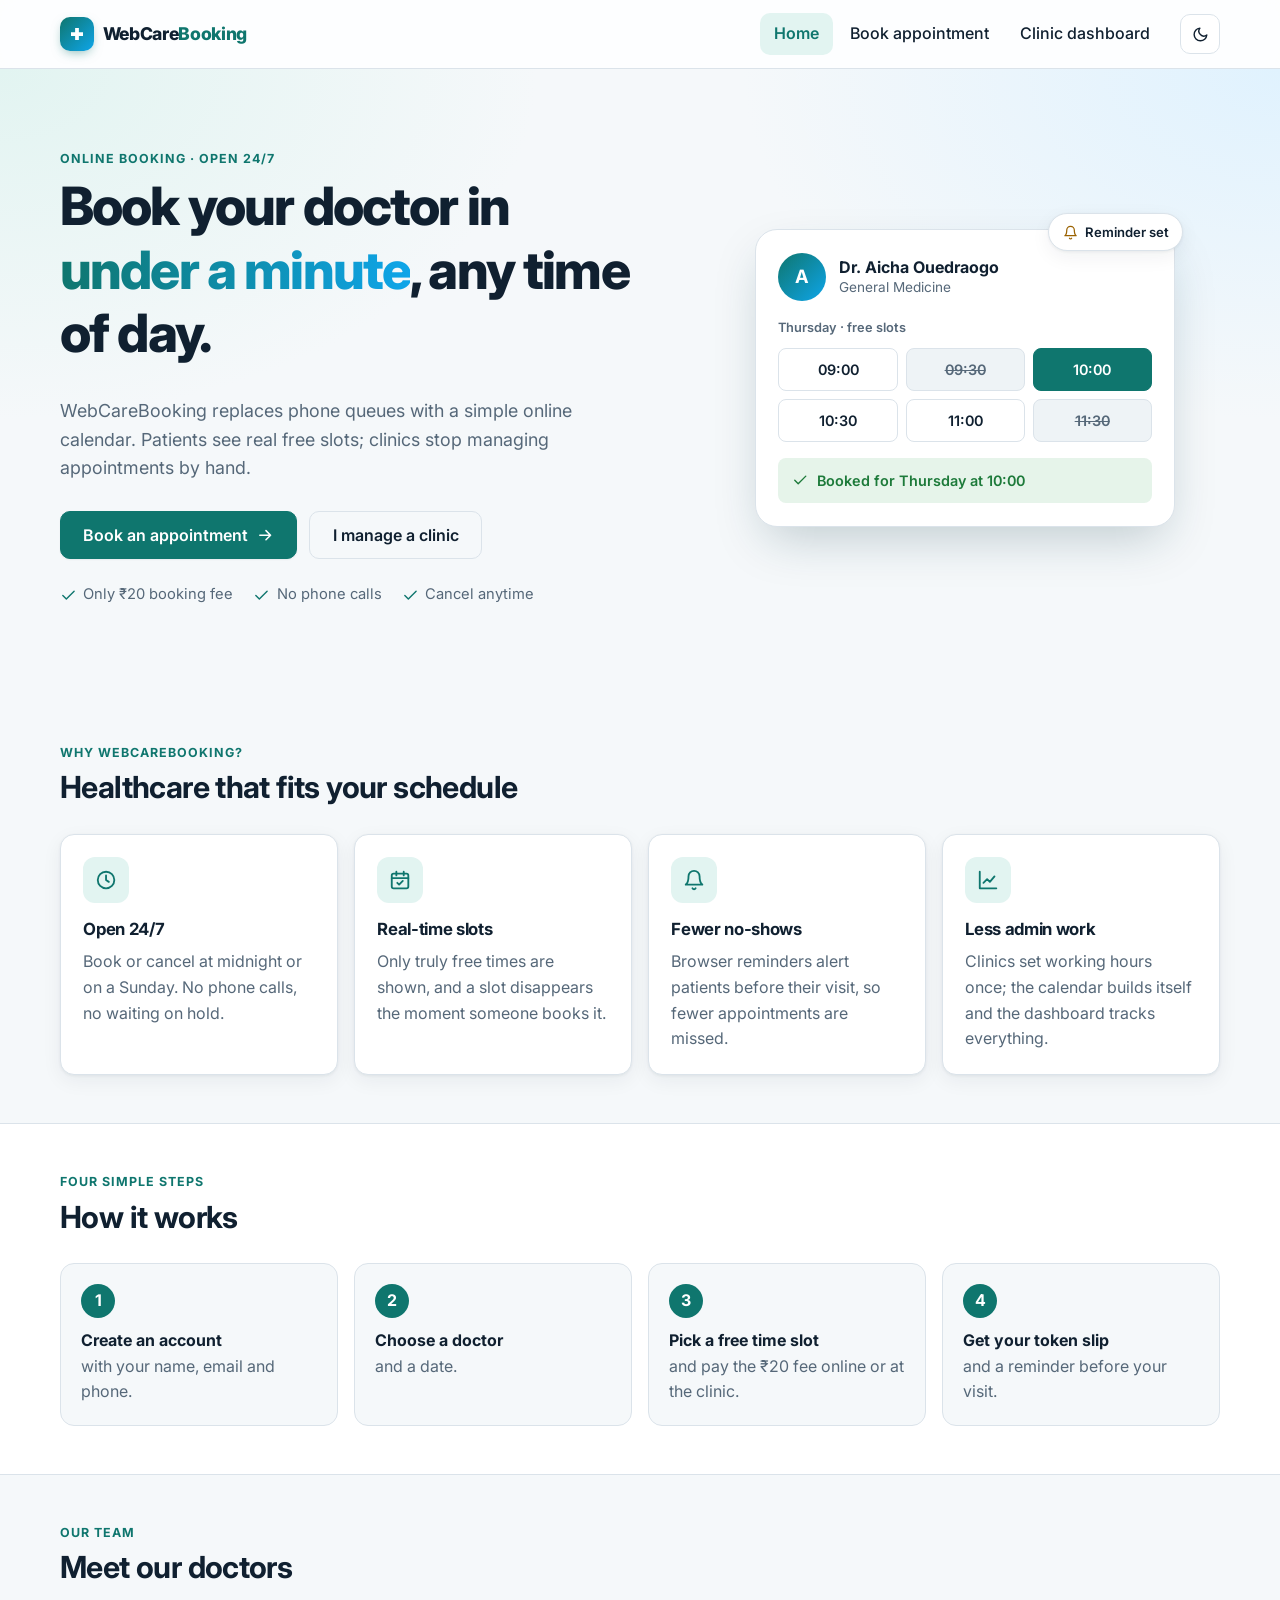
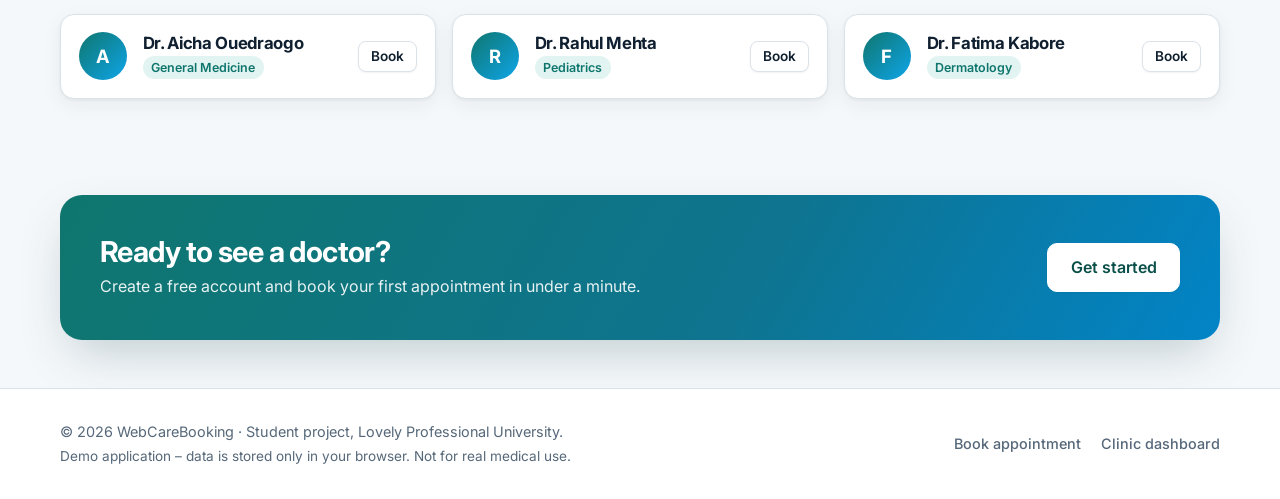
==== commit 20adb5d0: "Add demo booking fee, token slip and clinic subscription Patient side - New step 4: ₹20 booking fee " ====
--- a/index.html
+++ b/index.html
@@ -53,7 +53,7 @@
             <a class="btn btn-ghost btn-lg" href="admin.html">I manage a clinic</a>
           </div>
           <ul class="hero-points">
-            <li><svg class="icon" viewBox="0 0 24 24" aria-hidden="true"><path d="M20 6 9 17l-5-5"/></svg>Free for patients</li>
+            <li><svg class="icon" viewBox="0 0 24 24" aria-hidden="true"><path d="M20 6 9 17l-5-5"/></svg>Only ₹20 booking fee</li>
             <li><svg class="icon" viewBox="0 0 24 24" aria-hidden="true"><path d="M20 6 9 17l-5-5"/></svg>No phone calls</li>
             <li><svg class="icon" viewBox="0 0 24 24" aria-hidden="true"><path d="M20 6 9 17l-5-5"/></svg>Cancel anytime</li>
           </ul>
@@ -125,8 +125,8 @@
         <ol class="steps">
           <li><strong>Create an account</strong> with your name, email and phone.</li>
           <li><strong>Choose a doctor</strong> and a date.</li>
-          <li><strong>Pick a free time slot</strong> and confirm.</li>
-          <li><strong>Get a reminder</strong> and manage your bookings anytime.</li>
+          <li><strong>Pick a free time slot</strong> and pay the ₹20 fee online or at the clinic.</li>
+          <li><strong>Get your token slip</strong> and a reminder before your visit.</li>
         </ol>
       </div>
     </section>
@@ -163,6 +163,7 @@
     </div>
   </footer>
 
+  <script src="js/payments.js"></script>
   <script src="js/storage.js"></script>
   <script src="js/ui.js"></script>
   <script src="js/home.js"></script>
--- a/css/style.css
+++ b/css/style.css
@@ -471,6 +471,12 @@
 .badge-booked { background: var(--primary-soft); color: var(--primary); }
 .badge-completed { background: var(--success-soft); color: var(--success); }
 .badge-cancelled { background: var(--danger-soft); color: var(--danger); }
+/* Payment badges */
+.badge-paid { background: var(--success-soft); color: var(--success); }
+.badge-due { background: var(--warning-soft); color: var(--warning); }
+.badge-refunded, .badge-none { background: var(--surface-2); color: var(--muted); }
+.badge-paid, .badge-due, .badge-refunded, .badge-none { text-transform: none; } /* labels are already written in sentence case */
+.appt-meta { display: flex; flex-wrap: wrap; align-items: center; gap: 0.5rem; margin-top: 0.3rem; color: var(--muted); }
 
 /* ---------- 9. Dashboard ---------- */
 .stats { display: grid; grid-template-columns: repeat(2, 1fr); gap: 1rem; margin-bottom: 1.25rem; }
@@ -510,7 +516,88 @@
 .day-toggle input { width: 18px; height: 18px; min-height: 0; accent-color: var(--primary); }
 .time-pair { display: flex; align-items: center; gap: 0.5rem; color: var(--muted); font-size: 0.9rem; }
 
-/* ---------- 10. Toasts & footer ---------- */
+/* ---------- 10. Payments, dialogs & token slip ---------- */
+.fee-row {
+  display: flex; justify-content: space-between; align-items: center; gap: 1rem;
+  background: var(--surface-2); border-radius: 10px; padding: 0.75rem 1rem;
+}
+.fee-row strong { font-size: 1.2rem; }
+.pay-grid { display: grid; gap: 0.6rem; margin-block: 0.25rem; }
+.pay-option { position: relative; }
+.pay-icon {
+  display: grid; place-items: center; width: 38px; height: 38px; flex: none;
+  border-radius: 10px; background: var(--primary-soft); color: var(--primary); font-size: 1.1rem;
+}
+
+.dialog {
+  width: min(460px, calc(100% - 2rem)); max-height: calc(100% - 2rem); overflow: auto;
+  padding: 1.5rem; border: 1px solid var(--border); border-radius: var(--radius-lg);
+  background: var(--surface); color: var(--text); box-shadow: var(--shadow-lg);
+}
+.dialog[open] { animation: pop-in 0.2s ease-out; }
+.dialog::backdrop { background: rgba(8, 20, 30, 0.55); backdrop-filter: blur(3px); }
+.dialog h2 { margin-bottom: 1rem; }
+.dialog-actions { display: flex; justify-content: flex-end; gap: 0.6rem; margin-top: 1.25rem; flex-wrap: wrap; }
+@keyframes pop-in { from { opacity: 0; transform: translateY(8px) scale(0.98); } to { opacity: 1; transform: none; } }
+
+.demo-banner {
+  display: flex; align-items: center; gap: 0.5rem;
+  background: var(--warning-soft); color: var(--warning);
+  border: 1px dashed currentColor; border-radius: 10px;
+  padding: 0.65rem 0.85rem; font-weight: 700; font-size: 0.92rem;
+}
+
+.details-list { margin: 0 0 1rem; display: grid; gap: 0; }
+.details-list div {
+  display: flex; justify-content: space-between; align-items: center; gap: 1rem;
+  padding: 0.5rem 0; border-bottom: 1px dashed var(--border);
+}
+.details-list dt { color: var(--muted); font-size: 0.9rem; }
+.details-list dd { margin: 0; font-weight: 600; text-align: right; }
+
+.spinner {
+  width: 1em; height: 1em; border-radius: 50%;
+  border: 2px solid currentColor; border-right-color: transparent;
+  animation: spin 0.7s linear infinite;
+}
+@keyframes spin { to { transform: rotate(360deg); } }
+
+.slip-head { display: flex; align-items: center; gap: 0.75rem; margin-bottom: 1rem; }
+.slip-head h2 { margin: 0; font-size: 1.15rem; }
+.slip-head p { margin: 0; }
+.slip-token {
+  display: grid; justify-items: center; margin-bottom: 1rem; padding: 1rem;
+  border: 2px dashed var(--primary); border-radius: var(--radius); background: var(--primary-soft);
+}
+.slip-token span { font-size: 0.8rem; font-weight: 700; letter-spacing: 0.1em; text-transform: uppercase; color: var(--primary); }
+.slip-token strong { font-size: 3rem; line-height: 1.1; font-weight: 800; color: var(--primary); font-variant-numeric: tabular-nums; }
+.slip-note { margin: 0; font-size: 0.88rem; color: var(--muted); }
+
+/* Clinic subscription & earnings */
+.billing-grid { display: grid; gap: 1rem; margin-bottom: 0.75rem; }
+.billing-tile {
+  display: grid; gap: 0.25rem; align-content: start;
+  border: 1px solid var(--border); border-radius: 12px; padding: 1rem; background: var(--bg);
+}
+.billing-tile p { margin: 0; }
+.billing-tile .btn { justify-self: start; margin-top: 0.5rem; }
+.billing-label { font-size: 0.8rem; font-weight: 700; text-transform: uppercase; letter-spacing: 0.05em; color: var(--muted); }
+.billing-value { font-size: 1.5rem; font-weight: 800; font-variant-numeric: tabular-nums; }
+.billing-unit { font-size: 0.95rem; font-weight: 500; }
+
+/* Print only the token slip */
+@media print {
+  body { background: #fff; min-height: 0; }
+  body > :not(main), main > :not(.slip-dialog), .no-print { display: none !important; }
+  main.page { padding: 0; }
+  .slip-dialog {
+    position: static; margin: 0 auto; width: 100%; max-width: 480px; max-height: none;
+    border: 1px solid #999; box-shadow: none; animation: none;
+  }
+  .slip-dialog::backdrop { background: none; backdrop-filter: none; }
+}
+
+/* ---------- 11. Toasts & footer ---------- */
 .toast-box {
   position: fixed; bottom: 1rem; left: 1rem; right: 1rem; z-index: 200;
   display: grid; gap: 0.5rem; pointer-events: none;
@@ -537,7 +624,7 @@
 .footer-links a { color: var(--muted); text-decoration: none; font-weight: 500; }
 .footer-links a:hover { color: var(--primary); }
 
-/* ---------- 11. Responsive breakpoints ---------- */
+/* ---------- 12. Responsive breakpoints ---------- */
 
 /* Tablet */
 @media (min-width: 640px) {
@@ -552,6 +639,10 @@
   .hours-row .error { grid-column: 2; }
   .toast-box { left: auto; width: 360px; }
   .cta { grid-template-columns: 1fr auto; padding: 2.5rem; }
+  .pay-grid { grid-template-columns: repeat(3, 1fr); }
+  .pay-option { flex-direction: column; align-items: flex-start; }
+  .pay-option input { position: absolute; top: 0.8rem; right: 0.8rem; }
+  .billing-grid { grid-template-columns: repeat(3, 1fr); }
 }
 
 /* Desktop */
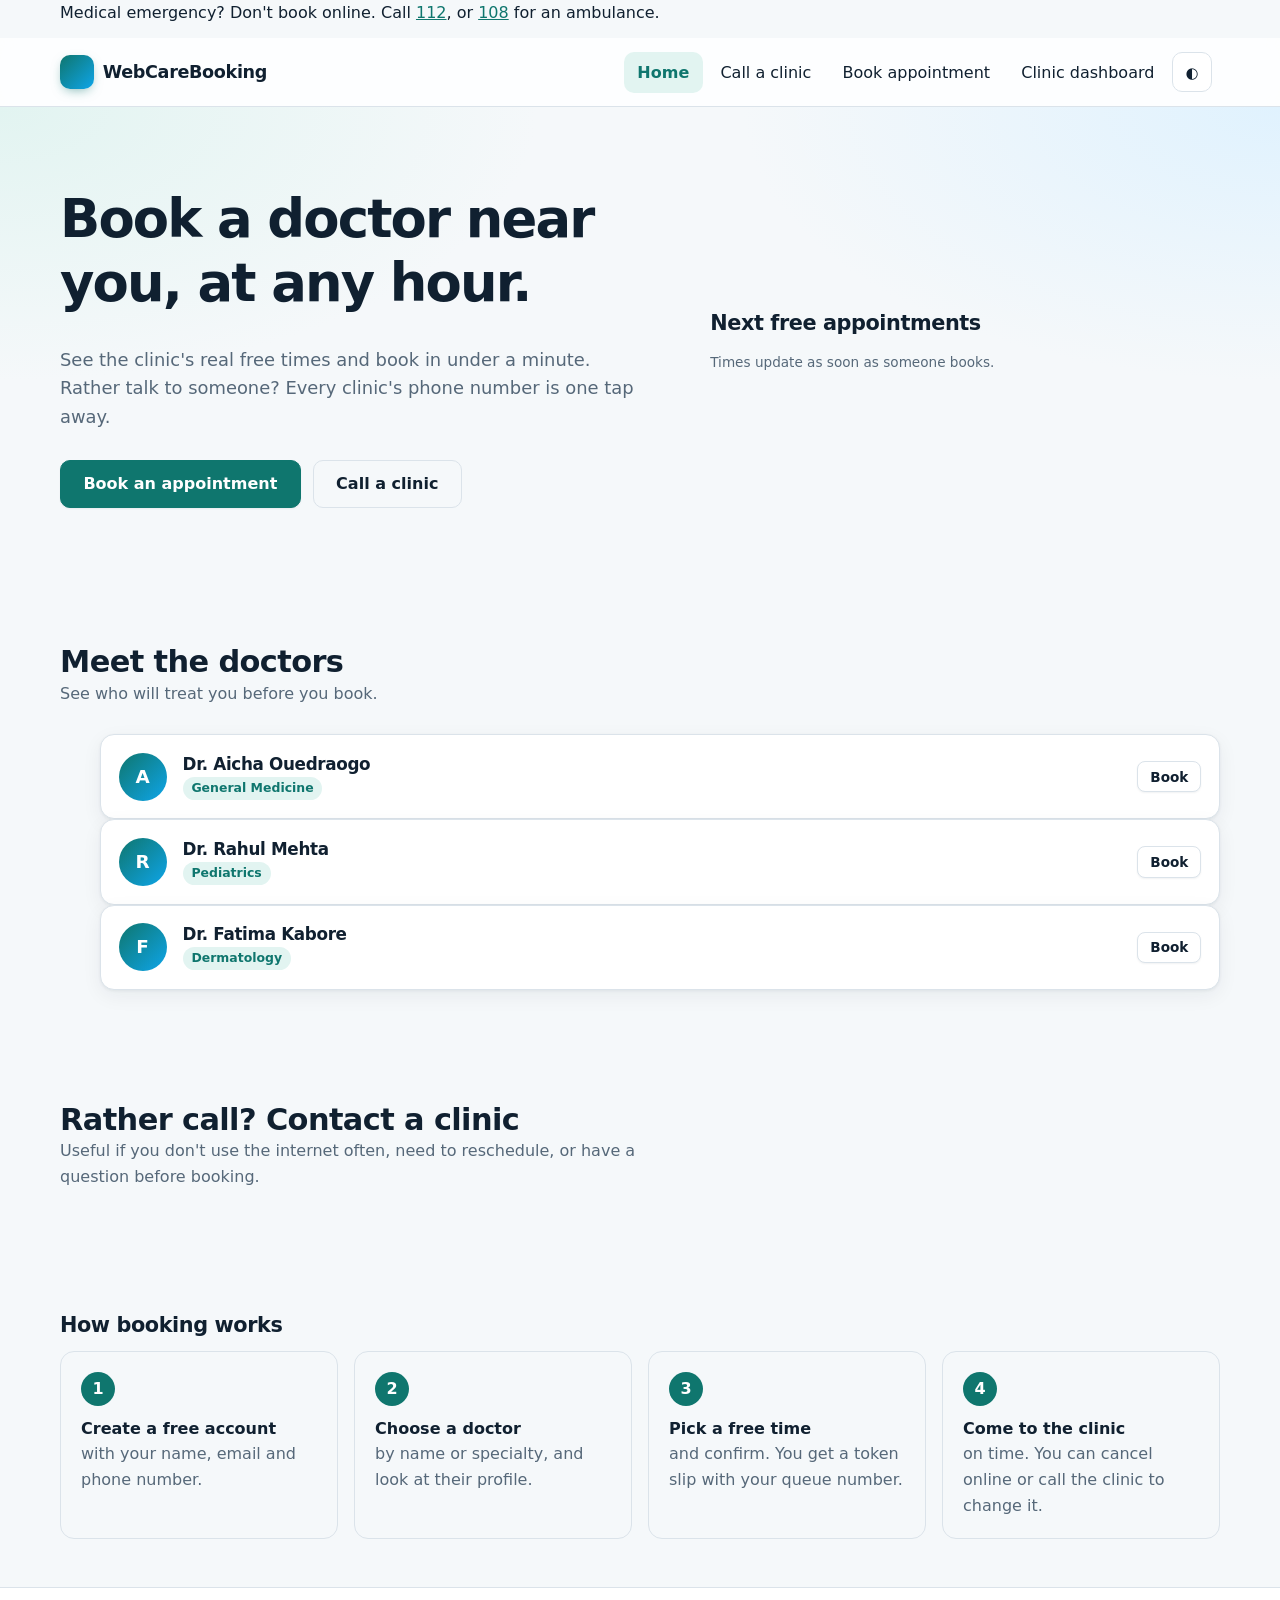
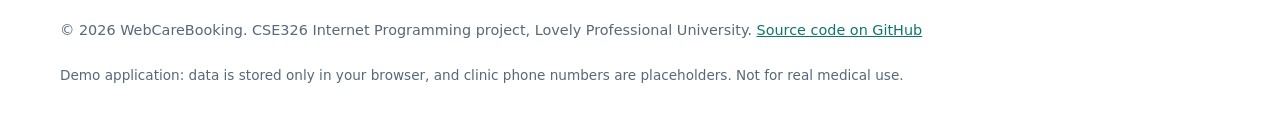
==== commit 883c246c: "Add files via upload" ====
--- a/index.html
+++ b/index.html
@@ -3,169 +3,97 @@
 <head>
   <meta charset="UTF-8">
   <meta name="viewport" content="width=device-width, initial-scale=1.0">
-  <meta name="description" content="WebCareBooking – book medical appointments online, 24/7.">
-  <meta name="theme-color" content="#0f766e">
-  <title>WebCareBooking – Online Medical Appointments</title>
-  <link rel="icon" href="data:image/svg+xml,%3Csvg xmlns='http://www.w3.org/2000/svg' viewBox='0 0 32 32'%3E%3Crect width='32' height='32' rx='8' fill='%230f766e'/%3E%3Cpath d='M13 7h6v6h6v6h-6v6h-6v-6H7v-6h6z' fill='white'/%3E%3C/svg%3E">
+  <meta name="description" content="WebCareBooking – book a doctor online 24/7, or call the clinic directly.">
+  <title>WebCareBooking – Book a doctor near you</title>
   <link rel="preconnect" href="https://fonts.googleapis.com">
   <link rel="preconnect" href="https://fonts.gstatic.com" crossorigin>
-  <link rel="stylesheet" href="https://fonts.googleapis.com/css2?family=Inter:wght@400;500;600;700;800&display=swap">
+  <link rel="stylesheet" href="https://fonts.googleapis.com/css2?family=Atkinson+Hyperlegible:ital,wght@0,400;0,700;1,400&family=Bricolage+Grotesque:opsz,wght@12..96,500..800&display=swap">
   <link rel="stylesheet" href="css/style.css">
-  <!-- Apply the saved theme before the page paints (avoids a white flash in dark mode) -->
-  <script>try{document.documentElement.dataset.theme=localStorage.getItem('wcb_theme')||(matchMedia('(prefers-color-scheme: dark)').matches?'dark':'light')}catch(e){}</script>
 </head>
 <body>
   <a class="skip-link" href="#main">Skip to content</a>
 
+  <aside class="emergency" aria-label="Emergency information">
+    <p class="container">Medical emergency? Don't book online. Call <a href="tel:112">112</a>, or <a href="tel:108">108</a> for an ambulance.</p>
+  </aside>
+
   <header class="site-header">
     <div class="container header-inner">
-      <a class="logo" href="index.html"><span class="logo-mark" aria-hidden="true"><svg viewBox="0 0 24 24"><path d="M9.5 4h5v5.5H20v5h-5.5V20h-5v-5.5H4v-5h5.5z"/></svg></span>WebCare<span class="logo-accent">Booking</span></a>
-      <nav class="site-nav" aria-label="Main navigation">
-        <button class="nav-toggle" type="button" aria-expanded="false" aria-controls="nav-menu">
-          <svg class="icon" viewBox="0 0 24 24" aria-hidden="true"><path d="M4 6h16M4 12h16M4 18h16"/></svg>
-          <span>Menu</span>
-        </button>
+      <a class="logo" href="index.html"><span class="logo-mark" aria-hidden="true"></span>WebCareBooking</a>
+      <nav aria-label="Main navigation">
+        <button class="nav-toggle" type="button" aria-expanded="false" aria-controls="nav-menu">Menu</button>
         <ul id="nav-menu" class="nav-menu">
           <li><a href="index.html" aria-current="page">Home</a></li>
+          <li><a href="index.html#clinics">Call a clinic</a></li>
           <li><a href="book.html">Book appointment</a></li>
           <li><a href="admin.html">Clinic dashboard</a></li>
+          <li><button class="theme-toggle" type="button" aria-label="Switch between dark and light mode"><span aria-hidden="true">◐</span></button></li>
         </ul>
       </nav>
-      <button class="theme-toggle" type="button" aria-label="Dark mode" aria-pressed="false">
-        <svg class="icon icon-moon" viewBox="0 0 24 24" aria-hidden="true"><path d="M21 12.8A9 9 0 1 1 11.2 3a7 7 0 0 0 9.8 9.8z"/></svg>
-        <svg class="icon icon-sun" viewBox="0 0 24 24" aria-hidden="true"><circle cx="12" cy="12" r="4"/><path d="M12 2v2M12 20v2M4.9 4.9l1.4 1.4M17.7 17.7l1.4 1.4M2 12h2M20 12h2M4.9 19.1l1.4-1.4M17.7 6.3l1.4-1.4"/></svg>
-      </button>
     </div>
   </header>
 
   <main id="main">
-    <section class="hero">
+    <section class="hero" aria-labelledby="hero-title">
       <div class="container hero-inner">
         <div class="hero-text">
-          <p class="eyebrow">Online booking · open 24/7</p>
-          <h1>Book your doctor in <span class="text-accent">under a minute</span>, any time of day.</h1>
-          <p class="lead">WebCareBooking replaces phone queues with a simple online calendar. Patients see real free slots; clinics stop managing appointments by hand.</p>
+          <h1 id="hero-title">Book a doctor near you, at any hour.</h1>
+          <p class="lead">See the clinic's real free times and book in under a minute. Rather talk to someone? Every clinic's phone number is one tap away.</p>
           <div class="hero-actions">
-            <a class="btn btn-primary btn-lg" href="book.html">
-              Book an appointment
-              <svg class="icon" viewBox="0 0 24 24" aria-hidden="true"><path d="M5 12h14M13 6l6 6-6 6"/></svg>
-            </a>
-            <a class="btn btn-ghost btn-lg" href="admin.html">I manage a clinic</a>
+            <a class="btn btn-primary btn-lg" href="book.html">Book an appointment</a>
+            <a class="btn btn-ghost btn-lg" href="#clinics">Call a clinic</a>
           </div>
-          <ul class="hero-points">
-            <li><svg class="icon" viewBox="0 0 24 24" aria-hidden="true"><path d="M20 6 9 17l-5-5"/></svg>Only ₹20 booking fee</li>
-            <li><svg class="icon" viewBox="0 0 24 24" aria-hidden="true"><path d="M20 6 9 17l-5-5"/></svg>No phone calls</li>
-            <li><svg class="icon" viewBox="0 0 24 24" aria-hidden="true"><path d="M20 6 9 17l-5-5"/></svg>Cancel anytime</li>
-          </ul>
         </div>
 
-        <!-- Decorative preview of the booking flow -->
-        <div class="hero-visual" aria-hidden="true">
-          <div class="preview-card">
-            <div class="preview-head">
-              <span class="avatar">A</span>
-              <div>
-                <strong>Dr. Aicha Ouedraogo</strong>
-                <span class="muted small">General Medicine</span>
-              </div>
-            </div>
-            <p class="preview-label">Thursday · free slots</p>
-            <div class="preview-slots">
-              <span>09:00</span><span class="is-taken">09:30</span><span class="is-picked">10:00</span>
-              <span>10:30</span><span>11:00</span><span class="is-taken">11:30</span>
-            </div>
-            <div class="preview-confirm">
-              <svg class="icon" viewBox="0 0 24 24"><path d="M20 6 9 17l-5-5"/></svg>
-              Booked for Thursday at 10:00
-            </div>
-          </div>
-          <div class="preview-badge">
-            <svg class="icon" viewBox="0 0 24 24"><path d="M6 8a6 6 0 0 1 12 0c0 7 3 9 3 9H3s3-2 3-9"/><path d="M10.3 21a1.94 1.94 0 0 0 3.4 0"/></svg>
-            Reminder set
-          </div>
-        </div>
-      </div>
-    </section>
-
-    <section class="container section" aria-labelledby="features-title">
-      <div class="section-head">
-        <p class="eyebrow">Why WebCareBooking?</p>
-        <h2 id="features-title">Healthcare that fits your schedule</h2>
-      </div>
-      <div class="feature-grid">
-        <article class="card feature">
-          <span class="feature-icon" aria-hidden="true"><svg class="icon" viewBox="0 0 24 24"><circle cx="12" cy="12" r="9"/><path d="M12 7v5l3 2"/></svg></span>
-          <h3>Open 24/7</h3>
-          <p>Book or cancel at midnight or on a Sunday. No phone calls, no waiting on hold.</p>
-        </article>
-        <article class="card feature">
-          <span class="feature-icon" aria-hidden="true"><svg class="icon" viewBox="0 0 24 24"><rect x="3" y="5" width="18" height="16" rx="2"/><path d="M3 10h18M8 3v4M16 3v4M9 15l2 2 4-4"/></svg></span>
-          <h3>Real-time slots</h3>
-          <p>Only truly free times are shown, and a slot disappears the moment someone books it.</p>
-        </article>
-        <article class="card feature">
-          <span class="feature-icon" aria-hidden="true"><svg class="icon" viewBox="0 0 24 24"><path d="M6 8a6 6 0 0 1 12 0c0 7 3 9 3 9H3s3-2 3-9"/><path d="M10.3 21a1.94 1.94 0 0 0 3.4 0"/></svg></span>
-          <h3>Fewer no-shows</h3>
-          <p>Browser reminders alert patients before their visit, so fewer appointments are missed.</p>
-        </article>
-        <article class="card feature">
-          <span class="feature-icon" aria-hidden="true"><svg class="icon" viewBox="0 0 24 24"><path d="M3 3v18h18"/><path d="M7 15l4-4 3 3 5-6"/></svg></span>
-          <h3>Less admin work</h3>
-          <p>Clinics set working hours once; the calendar builds itself and the dashboard tracks everything.</p>
-        </article>
-      </div>
-    </section>
-
-    <section class="section section-alt" aria-labelledby="how-title">
-      <div class="container">
-        <div class="section-head">
-          <p class="eyebrow">Four simple steps</p>
-          <h2 id="how-title">How it works</h2>
-        </div>
-        <ol class="steps">
-          <li><strong>Create an account</strong> with your name, email and phone.</li>
-          <li><strong>Choose a doctor</strong> and a date.</li>
-          <li><strong>Pick a free time slot</strong> and pay the ₹20 fee online or at the clinic.</li>
-          <li><strong>Get your token slip</strong> and a reminder before your visit.</li>
-        </ol>
+        <section class="next-free" aria-labelledby="next-title">
+          <h2 id="next-title">Next free appointments</h2>
+          <ul id="next-free-list" class="next-list"></ul>
+          <p class="small muted">Times update as soon as someone books.</p>
+        </section>
       </div>
     </section>
 
     <section class="container section" aria-labelledby="doctors-title">
       <div class="section-head">
-        <p class="eyebrow">Our team</p>
-        <h2 id="doctors-title">Meet our doctors</h2>
+        <h2 id="doctors-title">Meet the doctors</h2>
+        <p class="muted">See who will treat you before you book.</p>
       </div>
-      <ul id="home-doctors" class="doctor-row"></ul>
+      <ul id="home-doctors" class="doctor-grid"></ul>
     </section>
 
-    <section class="container section">
-      <div class="cta">
-        <div>
-          <h2>Ready to see a doctor?</h2>
-          <p>Create a free account and book your first appointment in under a minute.</p>
+    <section id="clinics" class="section section-tint" aria-labelledby="clinics-title">
+      <div class="container">
+        <div class="section-head">
+          <h2 id="clinics-title">Rather call? Contact a clinic</h2>
+          <p class="muted">Useful if you don't use the internet often, need to reschedule, or have a question before booking.</p>
         </div>
-        <a class="btn btn-light btn-lg" href="book.html">Get started</a>
+        <ul id="clinic-list" class="clinic-list"></ul>
       </div>
+    </section>
+
+    <section class="container section" aria-labelledby="how-title">
+      <h2 id="how-title">How booking works</h2>
+      <ol class="steps">
+        <li><strong>Create a free account</strong> with your name, email and phone number.</li>
+        <li><strong>Choose a doctor</strong> by name or specialty, and look at their profile.</li>
+        <li><strong>Pick a free time</strong> and confirm. You get a token slip with your queue number.</li>
+        <li><strong>Come to the clinic</strong> on time. You can cancel online or call the clinic to change it.</li>
+      </ol>
     </section>
   </main>
 
   <footer class="site-footer">
     <div class="container footer-inner">
-      <div>
-        <p>&copy; 2026 WebCareBooking · Student project, Lovely Professional University.</p>
-        <p class="small">Demo application – data is stored only in your browser. Not for real medical use.</p>
-      </div>
-      <ul class="footer-links">
-        <li><a href="book.html">Book appointment</a></li>
-        <li><a href="admin.html">Clinic dashboard</a></li>
-      </ul>
+      <p>&copy; 2026 WebCareBooking. CSE326 Internet Programming project, Lovely Professional University. <a href="https://github.com/Nata11W/webcarebooking">Source code on GitHub</a></p>
+      <p class="small">Demo application: data is stored only in your browser, and clinic phone numbers are placeholders. Not for real medical use.</p>
     </div>
   </footer>
 
+  <script src="js/storage.js"></script>
+  <script src="js/slots.js"></script>
   <script src="js/payments.js"></script>
-  <script src="js/storage.js"></script>
   <script src="js/ui.js"></script>
+  <script src="js/profiles.js"></script>
   <script src="js/home.js"></script>
 </body>
 </html>
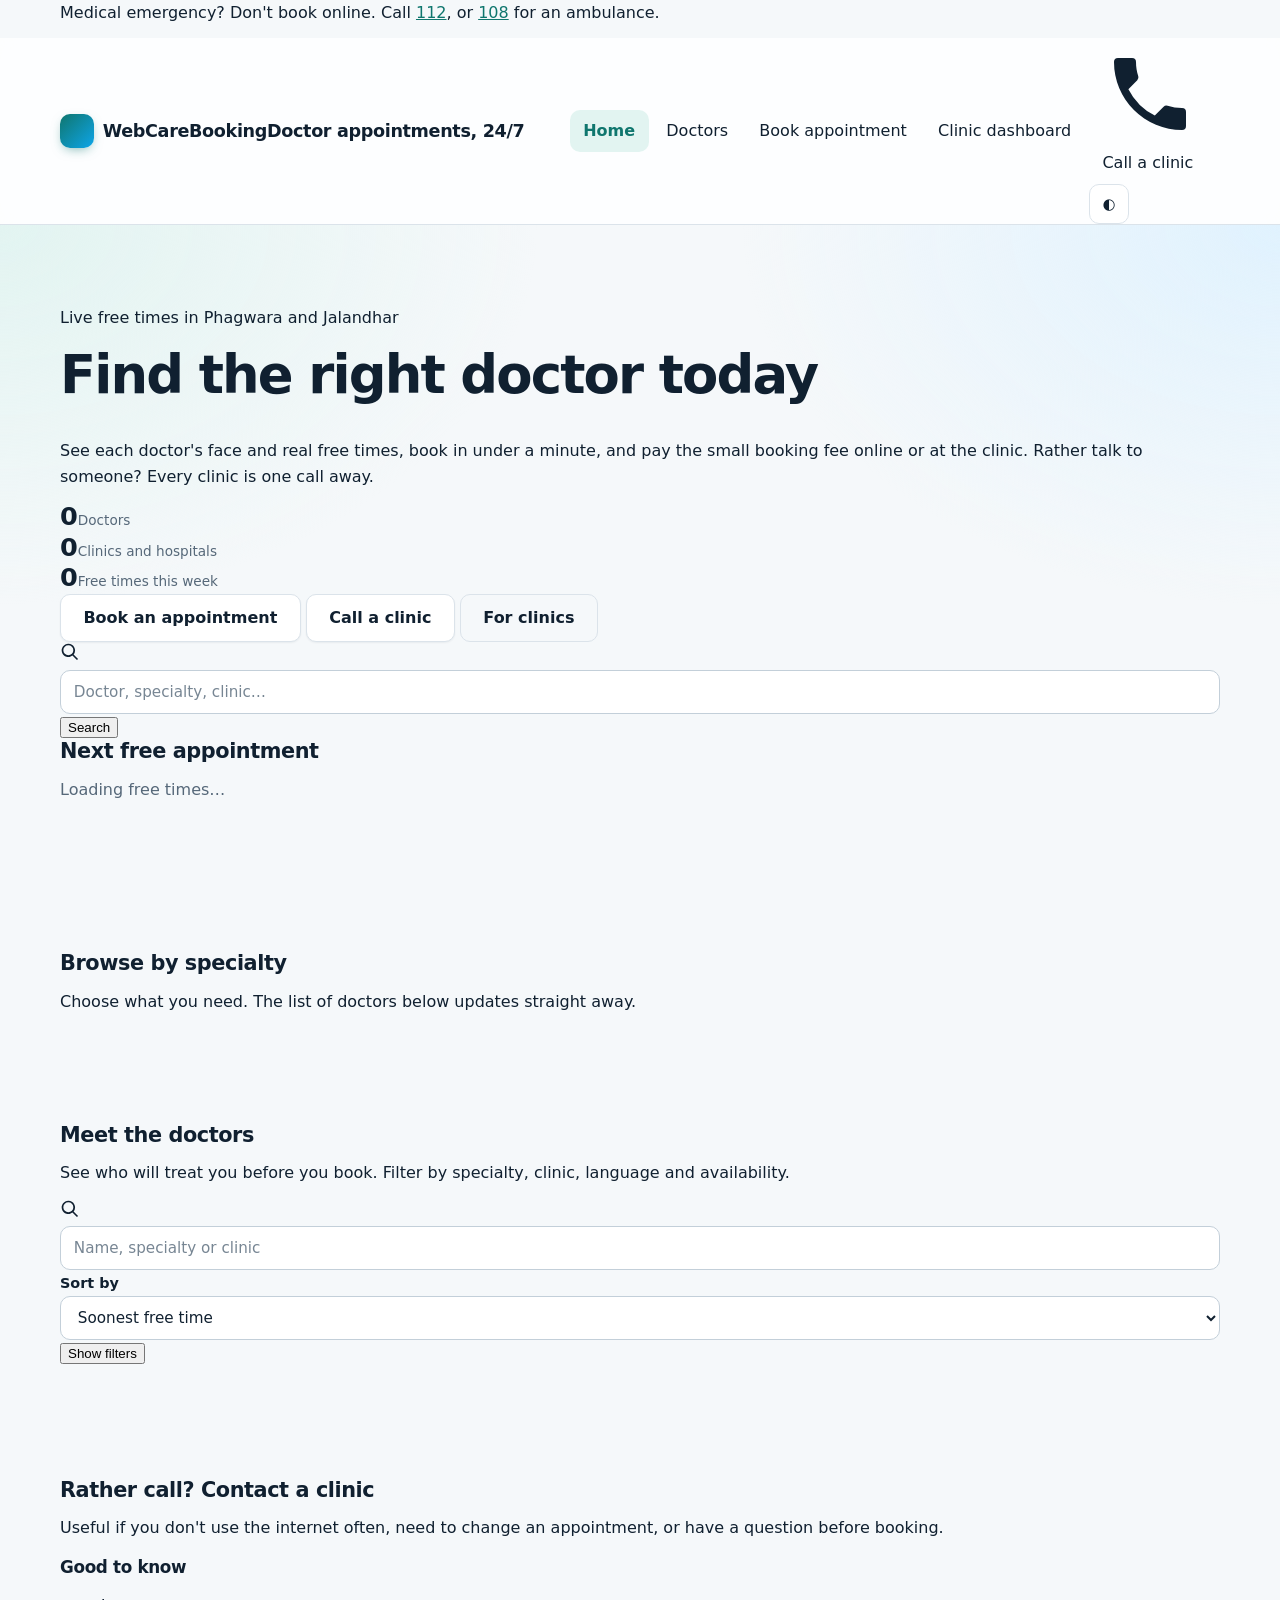
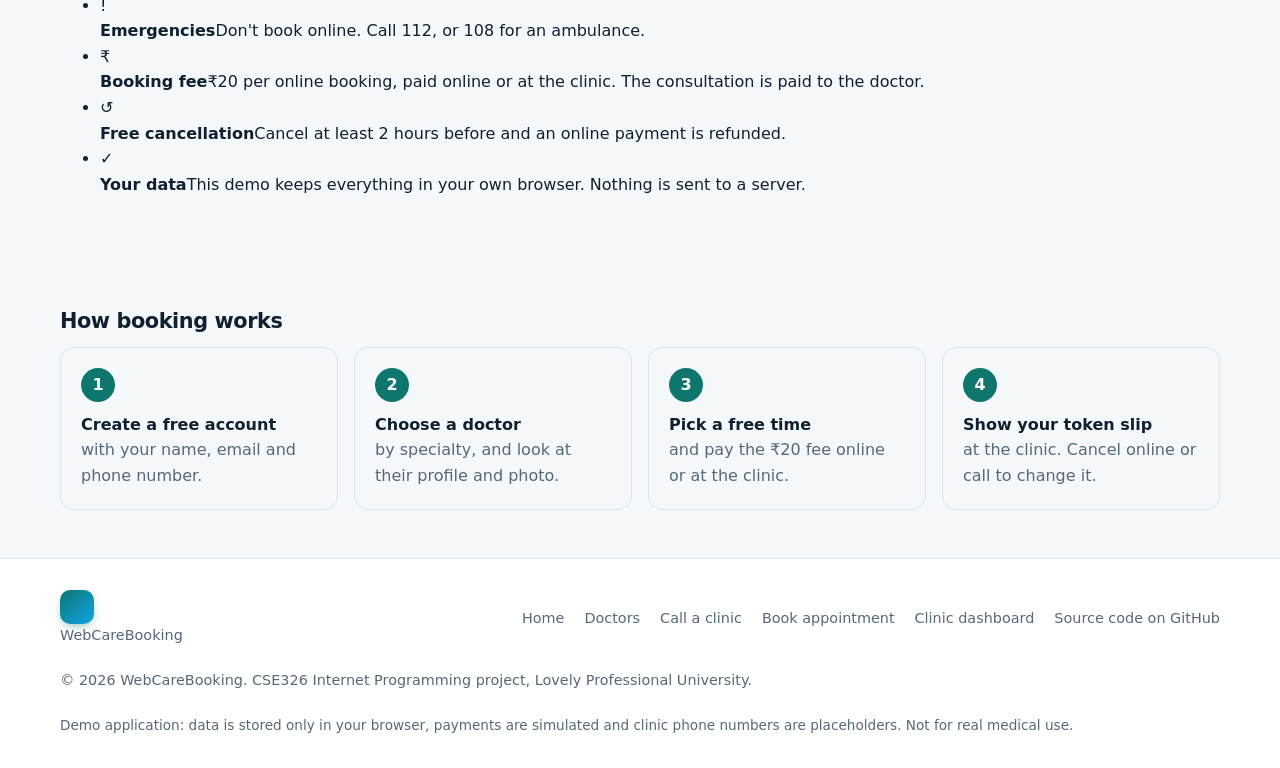
==== commit 99857d31: "Add files via upload" ====
--- a/index.html
+++ b/index.html
@@ -3,7 +3,7 @@
 <head>
   <meta charset="UTF-8">
   <meta name="viewport" content="width=device-width, initial-scale=1.0">
-  <meta name="description" content="WebCareBooking – book a doctor online 24/7, or call the clinic directly.">
+  <meta name="description" content="WebCareBooking – find a doctor, see real free times and book online 24/7, or call the clinic directly.">
   <title>WebCareBooking – Book a doctor near you</title>
   <link rel="preconnect" href="https://fonts.googleapis.com">
   <link rel="preconnect" href="https://fonts.gstatic.com" crossorigin>
@@ -17,75 +17,205 @@
     <p class="container">Medical emergency? Don't book online. Call <a href="tel:112">112</a>, or <a href="tel:108">108</a> for an ambulance.</p>
   </aside>
 
+  <!-- ══ NAVBAR ══ -->
   <header class="site-header">
     <div class="container header-inner">
-      <a class="logo" href="index.html"><span class="logo-mark" aria-hidden="true"></span>WebCareBooking</a>
+      <a class="logo" href="index.html">
+        <span class="logo-mark" aria-hidden="true"></span>
+        <span class="logo-text"><span class="logo-name">WebCareBooking</span><span class="logo-sub">Doctor appointments, 24/7</span></span>
+      </a>
       <nav aria-label="Main navigation">
-        <button class="nav-toggle" type="button" aria-expanded="false" aria-controls="nav-menu">Menu</button>
+        <button class="nav-toggle" type="button" aria-expanded="false" aria-controls="nav-menu" aria-label="Open the menu"><span></span><span></span><span></span></button>
         <ul id="nav-menu" class="nav-menu">
-          <li><a href="index.html" aria-current="page">Home</a></li>
-          <li><a href="index.html#clinics">Call a clinic</a></li>
-          <li><a href="book.html">Book appointment</a></li>
-          <li><a href="admin.html">Clinic dashboard</a></li>
-          <li><button class="theme-toggle" type="button" aria-label="Switch between dark and light mode"><span aria-hidden="true">◐</span></button></li>
+          <li><a class="nav-link" href="index.html" aria-current="page">Home</a></li>
+          <li><a class="nav-link" href="index.html#doctors">Doctors</a></li>
+          <li><a class="nav-link" href="book.html">Book appointment</a></li>
+          <li><a class="nav-link" href="admin.html">Clinic dashboard</a></li>
+          <li class="nav-actions">
+            <a class="btn-whatsapp" href="index.html#clinics">
+              <svg aria-hidden="true" viewBox="0 0 24 24"><path fill="currentColor" d="M6.6 10.8a15.1 15.1 0 0 0 6.6 6.6l2.2-2.2a1 1 0 0 1 1-.25 11.4 11.4 0 0 0 3.6.57 1 1 0 0 1 1 1V20a1 1 0 0 1-1 1A17 17 0 0 1 3 4a1 1 0 0 1 1-1h3.5a1 1 0 0 1 1 1c0 1.25.2 2.45.57 3.57a1 1 0 0 1-.25 1z"/></svg>
+              Call a clinic
+            </a>
+            <button class="theme-toggle" type="button" aria-label="Switch between dark and light mode"><span aria-hidden="true">◐</span></button>
+          </li>
         </ul>
       </nav>
     </div>
   </header>
 
   <main id="main">
-    <section class="hero" aria-labelledby="hero-title">
-      <div class="container hero-inner">
-        <div class="hero-text">
-          <h1 id="hero-title">Book a doctor near you, at any hour.</h1>
-          <p class="lead">See the clinic's real free times and book in under a minute. Rather talk to someone? Every clinic's phone number is one tap away.</p>
-          <div class="hero-actions">
-            <a class="btn btn-primary btn-lg" href="book.html">Book an appointment</a>
-            <a class="btn btn-ghost btn-lg" href="#clinics">Call a clinic</a>
+    <!-- ══ HERO ══ -->
+    <section class="hero on-navy" aria-labelledby="hero-title">
+      <div class="container hero-grid">
+        <div class="hero-left">
+          <p class="hero-eyebrow"><span class="pulse-dot" aria-hidden="true"></span>Live free times in Phagwara and Jalandhar</p>
+          <h1 id="hero-title" class="hero-title">Find the <span class="gold-text">right doctor</span> <span class="outline-text">today</span></h1>
+          <p class="hero-description">See each doctor's face and real free times, book in under a minute, and pay the small booking fee online or at the clinic. Rather talk to someone? Every clinic is one call away.</p>
+
+          <div class="hero-stat-row">
+            <div class="hero-stat"><span class="stat-value" id="stat-doctors">0</span><span class="stat-label">Doctors</span></div>
+            <div class="hero-stat"><span class="stat-value" id="stat-clinics">0</span><span class="stat-label">Clinics and hospitals</span></div>
+            <div class="hero-stat"><span class="stat-value" id="stat-free">0</span><span class="stat-label">Free times this week</span></div>
           </div>
-        </div>
-
-        <section class="next-free" aria-labelledby="next-title">
-          <h2 id="next-title">Next free appointments</h2>
-          <ul id="next-free-list" class="next-list"></ul>
-          <p class="small muted">Times update as soon as someone books.</p>
-        </section>
-      </div>
-    </section>
-
-    <section class="container section" aria-labelledby="doctors-title">
-      <div class="section-head">
-        <h2 id="doctors-title">Meet the doctors</h2>
-        <p class="muted">See who will treat you before you book.</p>
-      </div>
-      <ul id="home-doctors" class="doctor-grid"></ul>
-    </section>
-
+
+          <div class="hero-cta-group">
+            <a class="btn btn-gold btn-lg" href="book.html">Book an appointment</a>
+            <a class="btn btn-outline btn-lg" href="#clinics">Call a clinic</a>
+            <a class="btn btn-ghost btn-lg" href="admin.html">For clinics</a>
+          </div>
+
+          <form class="hero-search" id="hero-search" role="search">
+            <svg aria-hidden="true" viewBox="0 0 24 24" width="20" height="20"><path fill="currentColor" d="M10 2a8 8 0 0 1 6.32 12.9l5.39 5.4-1.41 1.41-5.4-5.39A8 8 0 1 1 10 2zm0 2a6 6 0 1 0 0 12 6 6 0 0 0 0-12z"/></svg>
+            <label class="sr-only" for="hero-search-input">Search a doctor or specialty</label>
+            <input type="search" id="hero-search-input" placeholder="Doctor, specialty, clinic…" autocomplete="off">
+            <button class="search-btn" type="submit">Search</button>
+          </form>
+        </div>
+
+        <!-- Featured: the soonest free appointment -->
+        <aside class="hero-right" aria-labelledby="match-title">
+          <article class="match-card" id="match-card">
+            <div class="match-card-header">
+              <h2 id="match-title">Next free appointment</h2>
+            </div>
+            <p class="muted">Loading free times…</p>
+          </article>
+        </aside>
+      </div>
+    </section>
+
+    <!-- ══ SPECIALTIES ══ -->
+    <section class="container section" aria-labelledby="spec-title">
+      <div class="section-header">
+        <h2 id="spec-title">Browse by <span>specialty</span></h2>
+        <p>Choose what you need. The list of doctors below updates straight away.</p>
+      </div>
+      <div class="categories-grid" id="categories"></div>
+    </section>
+
+    <!-- ══ DOCTORS LISTING ══ -->
+    <section id="doctors" class="container section" aria-labelledby="doctors-title">
+      <div class="section-header">
+        <h2 id="doctors-title">Meet the <span>doctors</span></h2>
+        <p>See who will treat you before you book. Filter by specialty, clinic, language and availability.</p>
+      </div>
+
+      <div class="search-row">
+        <div class="hero-search">
+          <svg aria-hidden="true" viewBox="0 0 24 24" width="20" height="20"><path fill="currentColor" d="M10 2a8 8 0 0 1 6.32 12.9l5.39 5.4-1.41 1.41-5.4-5.39A8 8 0 1 1 10 2zm0 2a6 6 0 1 0 0 12 6 6 0 0 0 0-12z"/></svg>
+          <label class="sr-only" for="search-input">Search doctors</label>
+          <input type="search" id="search-input" placeholder="Name, specialty or clinic" autocomplete="off">
+        </div>
+        <div class="sort-box">
+          <label for="sort-by">Sort by</label>
+          <select id="sort-by">
+            <option value="next">Soonest free time</option>
+            <option value="name">Name A to Z</option>
+            <option value="experience">Most experience</option>
+          </select>
+        </div>
+      </div>
+
+      <div class="listings-layout">
+        <aside aria-label="Filters">
+          <button class="filter-mobile-toggle" id="filter-mobile-toggle" type="button" aria-expanded="false" aria-controls="filter-panel">Show filters</button>
+          <form class="filter-panel" id="filter-panel" hidden>
+            <div class="filter-panel-header">
+              <h3>Filters</h3>
+              <button class="btn-reset-filters" type="reset">Reset</button>
+            </div>
+            <div class="filter-group">
+              <label for="filter-specialty">Specialty</label>
+              <select id="filter-specialty" name="specialty"></select>
+            </div>
+            <div class="filter-group">
+              <label for="filter-clinic">Clinic or hospital</label>
+              <select id="filter-clinic" name="clinic"></select>
+            </div>
+            <div class="filter-group">
+              <label for="filter-language">Speaks</label>
+              <select id="filter-language" name="language"></select>
+            </div>
+            <div class="filter-group">
+              <label for="filter-days">Free within</label>
+              <select id="filter-days" name="days">
+                <option value="0">Any time</option>
+                <option value="1">Today</option>
+                <option value="3">The next 3 days</option>
+                <option value="7">The next 7 days</option>
+              </select>
+            </div>
+            <div class="filter-group">
+              <label for="filter-exp">Minimum experience</label>
+              <div class="range-display"><span>0 years</span><strong id="exp-value">Any</strong></div>
+              <input type="range" id="filter-exp" name="experience" min="0" max="20" step="1" value="0">
+            </div>
+            <div class="filter-group">
+              <label class="check-row"><input type="checkbox" id="filter-online" name="online"> Online booking only</label>
+            </div>
+          </form>
+        </aside>
+
+        <div>
+          <div class="results-info">
+            <p class="results-count" id="results-count" aria-live="polite"></p>
+          </div>
+          <ul class="cards-grid" id="cards-container"></ul>
+        </div>
+      </div>
+    </section>
+
+    <!-- ══ CLINICS ══ -->
     <section id="clinics" class="section section-tint" aria-labelledby="clinics-title">
       <div class="container">
-        <div class="section-head">
-          <h2 id="clinics-title">Rather call? Contact a clinic</h2>
-          <p class="muted">Useful if you don't use the internet often, need to reschedule, or have a question before booking.</p>
-        </div>
-        <ul id="clinic-list" class="clinic-list"></ul>
-      </div>
-    </section>
-
+        <div class="section-header">
+          <h2 id="clinics-title">Rather <span>call</span>? Contact a clinic</h2>
+          <p>Useful if you don't use the internet often, need to change an appointment, or have a question before booking.</p>
+        </div>
+        <ul class="contact-cards" id="clinic-list"></ul>
+
+        <div class="info-bloc">
+          <h3>Good to know</h3>
+          <ul class="info-list">
+            <li><span class="info-bullet" aria-hidden="true">!</span><div class="info-text"><strong>Emergencies</strong><span>Don't book online. Call 112, or 108 for an ambulance.</span></div></li>
+            <li><span class="info-bullet" aria-hidden="true">₹</span><div class="info-text"><strong>Booking fee</strong><span>₹20 per online booking, paid online or at the clinic. The consultation is paid to the doctor.</span></div></li>
+            <li><span class="info-bullet" aria-hidden="true">↺</span><div class="info-text"><strong>Free cancellation</strong><span>Cancel at least 2 hours before and an online payment is refunded.</span></div></li>
+            <li><span class="info-bullet" aria-hidden="true">✓</span><div class="info-text"><strong>Your data</strong><span>This demo keeps everything in your own browser. Nothing is sent to a server.</span></div></li>
+          </ul>
+        </div>
+      </div>
+    </section>
+
+    <!-- ══ HOW IT WORKS ══ -->
     <section class="container section" aria-labelledby="how-title">
-      <h2 id="how-title">How booking works</h2>
+      <div class="section-header">
+        <h2 id="how-title">How booking <span>works</span></h2>
+      </div>
       <ol class="steps">
         <li><strong>Create a free account</strong> with your name, email and phone number.</li>
-        <li><strong>Choose a doctor</strong> by name or specialty, and look at their profile.</li>
-        <li><strong>Pick a free time</strong> and confirm. You get a token slip with your queue number.</li>
-        <li><strong>Come to the clinic</strong> on time. You can cancel online or call the clinic to change it.</li>
+        <li><strong>Choose a doctor</strong> by specialty, and look at their profile and photo.</li>
+        <li><strong>Pick a free time</strong> and pay the ₹20 fee online or at the clinic.</li>
+        <li><strong>Show your token slip</strong> at the clinic. Cancel online or call to change it.</li>
       </ol>
     </section>
   </main>
 
+  <!-- ══ FOOTER ══ -->
   <footer class="site-footer">
     <div class="container footer-inner">
-      <p>&copy; 2026 WebCareBooking. CSE326 Internet Programming project, Lovely Professional University. <a href="https://github.com/Nata11W/webcarebooking">Source code on GitHub</a></p>
-      <p class="small">Demo application: data is stored only in your browser, and clinic phone numbers are placeholders. Not for real medical use.</p>
+      <p class="footer-brand"><span class="logo-mark" aria-hidden="true"></span>WebCareBooking</p>
+      <nav aria-label="Footer">
+        <div class="footer-links">
+          <a href="index.html">Home</a>
+          <a href="index.html#doctors">Doctors</a>
+          <a href="index.html#clinics">Call a clinic</a>
+          <a href="book.html">Book appointment</a>
+          <a href="admin.html">Clinic dashboard</a>
+          <a href="https://github.com/Nata11W/webcarebooking">Source code on GitHub</a>
+        </div>
+      </nav>
+      <p>&copy; 2026 WebCareBooking. CSE326 Internet Programming project, Lovely Professional University.</p>
+      <p class="small">Demo application: data is stored only in your browser, payments are simulated and clinic phone numbers are placeholders. Not for real medical use.</p>
     </div>
   </footer>
 
